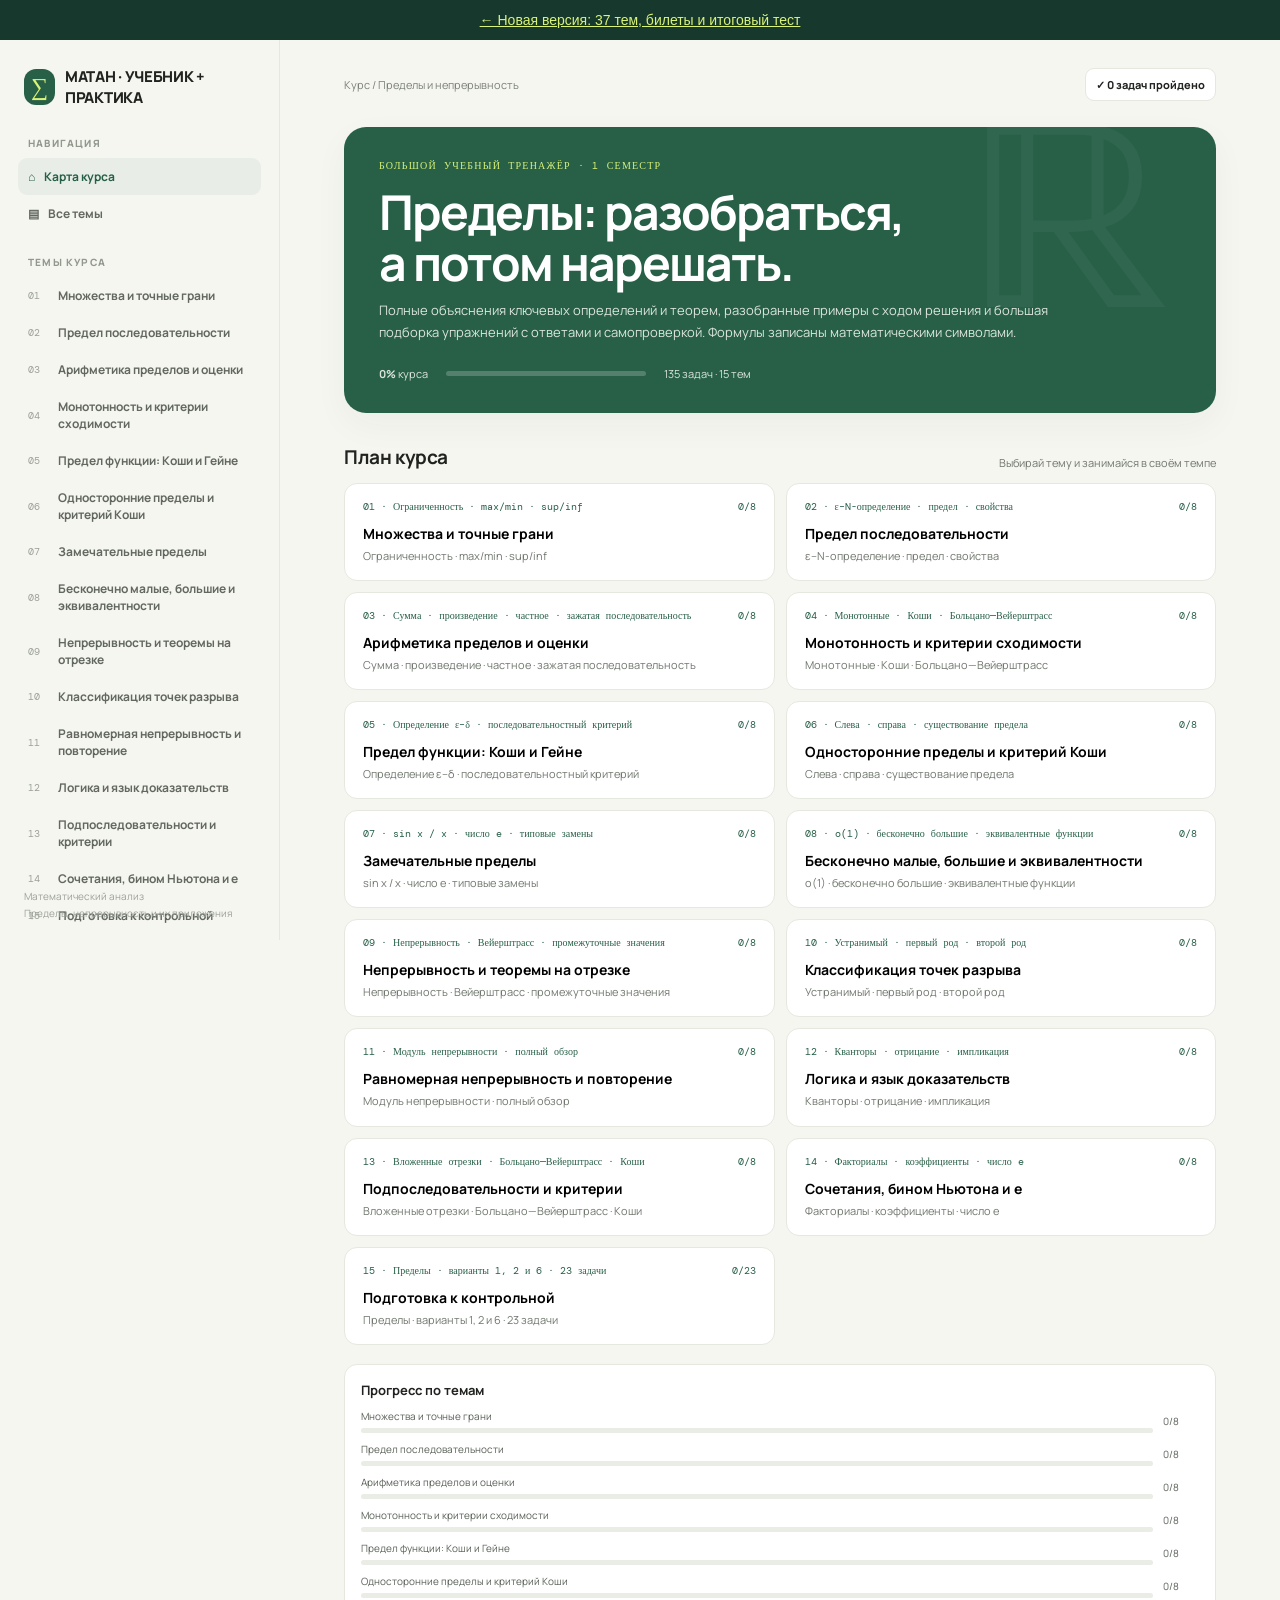
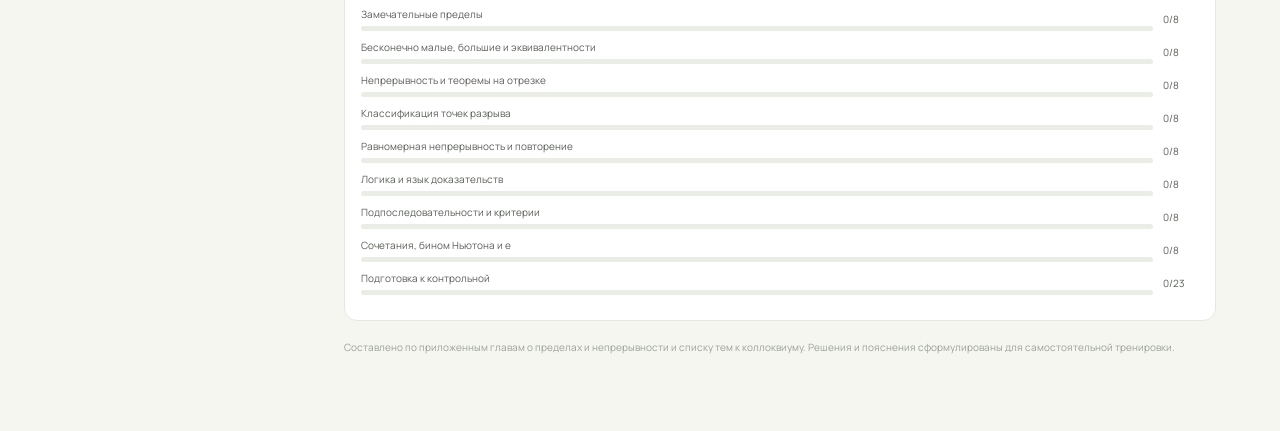
==== legacy.html @ 141b61cb "Align legacy progress and correct neighborhood diagram bounds" ====
<!doctype html>
<html lang="ru">
<head>
<meta charset="utf-8"><meta name="viewport" content="width=device-width,initial-scale=1"><meta name="theme-color" content="#f6f6f1">
<title>Матанализ — большой тренажёр</title>
<style>
@import url('https://fonts.googleapis.com/css2?family=DM+Mono:wght@400;500&family=Manrope:wght@400;500;600;700;800&family=STIX+Two+Text:ital,wght@0,400;0,500;1,400;1,500&display=swap');
:root{--bg:#f6f6f1;--paper:#fff;--ink:#20231f;--muted:#70776e;--line:#e5e8df;--green:#275f47;--green2:#eaf2e9;--lime:#d9f377;--red:#9f4437;--shadow:0 12px 35px #20231f0b}*{box-sizing:border-box}body{margin:0;background:var(--bg);color:var(--ink);font-family:Manrope,Arial,sans-serif}button{font:inherit;cursor:pointer}.app{max-width:1480px;margin:auto;min-height:100vh;display:grid;grid-template-columns:280px 1fr}.side{position:sticky;top:0;height:100vh;overflow:auto;border-right:1px solid var(--line);padding:26px 18px}.brand{font-size:15px;font-weight:800;display:flex;align-items:center;gap:10px;margin:0 6px 28px;letter-spacing:-.3px}.logo{width:36px;height:36px;border-radius:12px;background:var(--green);color:var(--lime);display:grid;place-items:center;font:24px Georgia}.smallcap{color:#92988e;font-size:10px;font-weight:800;letter-spacing:1.2px;text-transform:uppercase;margin:23px 10px 8px}.nav{border:0;background:transparent;border-radius:9px;width:100%;display:flex;align-items:center;gap:9px;padding:10px;color:#62685f;text-align:left;font-size:12px;font-weight:700}.nav:hover,.nav.active{color:var(--green);background:#e8eee7}.nav em{font:10px 'DM Mono';color:#9ba196;font-style:normal;min-width:21px}.aside-foot{position:absolute;bottom:19px;left:24px;right:20px;color:#9ca198;font-size:10px;line-height:1.65}.main{padding:28px clamp(20px,5vw,75px) 65px;max-width:1250px;width:100%;margin:auto}.topline{display:flex;justify-content:space-between;align-items:center;margin-bottom:26px}.crumb{font-size:11px;color:#7a8077}.stat{background:#fff;border:1px solid var(--line);border-radius:9px;padding:8px 10px;font-size:11px;font-weight:750}.hero{border-radius:22px;background:var(--green);color:#fff;padding:32px 35px;position:relative;overflow:hidden;box-shadow:var(--shadow)}.hero:after{content:'ℝ';position:absolute;right:45px;top:-68px;font:280px 'STIX Two Text',Georgia;color:#ffffff0b}.overline{font:10px 'DM Mono';color:var(--lime);letter-spacing:1.2px;text-transform:uppercase}.hero h1{font-size:clamp(31px,4.3vw,48px);letter-spacing:-2px;line-height:1.07;margin:14px 0 10px;max-width:680px}.hero p{font-size:13px;line-height:1.75;color:#dbe5dc;max-width:670px;margin:0}.hero-bottom{margin-top:22px;display:flex;align-items:center;gap:18px;font-size:11px;color:#dbe5dc}.meter{width:200px;height:5px;background:#ffffff35;border-radius:9px;overflow:hidden}.meter i{display:block;height:100%;background:var(--lime);width:0;transition:.3s}.section-title{display:flex;align-items:end;justify-content:space-between;margin:31px 0 13px}.section-title h2{margin:0;font-size:19px;letter-spacing:-.4px}.section-title span{font-size:11px;color:var(--muted)}.grid{display:grid;grid-template-columns:repeat(2,minmax(0,1fr));gap:11px}.topic-card{padding:16px 18px;border-radius:13px;border:1px solid var(--line);background:white;text-align:left;transition:.16s}.topic-card:hover{transform:translateY(-2px);border-color:#aabbaa;box-shadow:var(--shadow)}.topic-card .top{display:flex;justify-content:space-between;color:var(--green);font:10px 'DM Mono'}.topic-card h3{font-size:14px;margin:11px 0 4px}.topic-card p{font-size:11px;color:var(--muted);margin:0;line-height:1.55}.book{display:none}.book.active{display:block}.back{border:0;background:transparent;color:var(--muted);font-size:11px;font-weight:800;padding:0;margin:0 0 20px}.book-head{display:flex;gap:14px;align-items:center;margin-bottom:20px}.topicicon{width:48px;height:48px;border-radius:14px;background:#e7efe6;color:var(--green);font:22px 'STIX Two Text';display:grid;place-items:center}.book-head h2{font-size:28px;letter-spacing:-1px;margin:0 0 4px}.book-head p{font-size:12px;color:var(--muted);margin:0}.tabs{display:flex;gap:7px;border-bottom:1px solid var(--line);margin-bottom:16px}.tab{border:0;background:transparent;color:var(--muted);font-size:11px;font-weight:800;padding:10px 13px;border-bottom:2px solid transparent}.tab.active{border-color:var(--green);color:var(--green)}.reading{background:#fff;border:1px solid var(--line);border-radius:14px;padding:clamp(18px,3vw,30px);box-shadow:0 3px 12px #20231f04}.reading h3{font-size:16px;margin:25px 0 8px}.reading h3:first-child{margin-top:0}.reading h4{font-size:13px;margin:18px 0 6px}.reading p,.reading li{font-size:12px;color:#4f564e;line-height:1.85}.reading ul,.reading ol{padding-left:21px}.math{font:italic 18px 'STIX Two Text',Georgia,serif;color:#15271c;text-align:center;background:#f5f6f1;border:1px solid #eceee7;border-radius:10px;padding:13px 12px;margin:13px 0;line-height:1.75;overflow:auto}.math.small{font-size:15px;text-align:left;padding:11px 14px}.step{border-left:2px solid #8aaa91;padding:8px 0 8px 13px;margin:8px 0;font-size:12px;line-height:1.7;color:#4d554c}.example{margin:16px 0;border:1px solid var(--line);border-radius:12px;padding:16px;background:#fff}.example-title{font-size:12px;font-weight:800;color:var(--green);margin-bottom:7px}.note{background:#edf4ec;color:#31523b;border-radius:9px;padding:12px 14px;font-size:11px;line-height:1.7;margin:14px 0}.warning{background:#fbf1e8;color:#795435;border-radius:9px;padding:12px 14px;font-size:11px;line-height:1.7;margin:14px 0}.task-panel{background:white;border:1px solid var(--line);border-radius:14px;padding:22px}.task-top{display:flex;justify-content:space-between;align-items:center}.task-top h3{margin:0;font-size:15px}.task-count{font:10px 'DM Mono';color:var(--muted)}.task-progress{height:4px;background:#edf0e9;border-radius:9px;margin:14px 0 18px;overflow:hidden}.task-progress i{display:block;background:#92ae97;width:0;height:100%;transition:.2s}.prompt{font-size:14px;line-height:1.7;margin:0 0 15px}.opts{display:grid;gap:8px}.opt{border:1px solid var(--line);border-radius:9px;background:#fff;text-align:left;padding:11px 13px;font-size:11px;color:#4f554e}.opt:hover{border-color:#93a994}.opt.good{background:#edf5ee;border-color:#6c9876;color:#295238}.opt.bad{background:#fff1ee;border-color:#d18c82;color:#99483f}.explain{display:none;border-radius:9px;padding:12px 14px;font-size:11px;line-height:1.75;margin-top:13px}.explain.show{display:block}.explain.ok{background:#edf5ee;color:#30573a}.explain.no{background:#fff2ef;color:#914a41}.task-bottom{display:flex;justify-content:space-between;align-items:center;margin-top:14px}.soft{border:0;background:transparent;color:#7a8077;font-size:10px}.primary{border:0;background:var(--green);color:#fff;font-size:11px;font-weight:800;padding:10px 14px;border-radius:8px}.primary:disabled{opacity:.35;cursor:default}.completion{margin-top:14px;border-radius:10px;background:#edf5ee;color:#30573a;padding:13px;font-size:12px;line-height:1.6;display:none}.completion.show{display:block}.course-progress{margin-top:19px;border:1px solid var(--line);background:#fff;border-radius:13px;padding:16px}.course-progress h3{margin:0 0 10px;font-size:13px}.prog-row{display:grid;grid-template-columns:1fr 36px;gap:10px;align-items:center;font-size:10px;color:#596057;margin:9px 0}.prog-row i{display:block;height:5px;background:#e9ede6;border-radius:9px;margin-top:5px}.prog-row i b{display:block;height:100%;background:#86a98c;border-radius:9px}.endnote{color:#9ba196;font-size:10px;margin-top:18px;line-height:1.7}
@media(max-width:820px){.app{grid-template-columns:220px 1fr}.aside-foot{position:static;margin:25px 5px}.side{padding:20px 12px}.main{padding:23px 22px 50px}}@media(max-width:620px){.app{display:block}.side{height:auto;position:relative;border:0;border-bottom:1px solid var(--line);display:flex;overflow-x:auto;align-items:center;padding:10px 12px;gap:4px}.brand{margin:0 9px 0 2px;white-space:nowrap;font-size:12px}.brand .logo{width:30px;height:30px}.smallcap,.aside-foot{display:none}.nav{width:auto;white-space:nowrap;font-size:10px;padding:8px}.nav em{display:none}.main{padding:18px 13px 40px}.hero{padding:23px}.hero:after{font-size:180px;right:-5px;top:-40px}.hero-bottom{flex-wrap:wrap}.meter{width:150px}.grid{grid-template-columns:1fr}.book-head h2{font-size:23px}.reading,.task-panel{padding:17px}.math{font-size:16px}.topline{margin-bottom:19px}}
</style><style>.hidden{display:none!important}.solution{border:1px solid #dfe8dd;background:#fbfcf9;border-radius:10px;margin-top:12px}.solution summary{cursor:pointer;list-style:none;padding:12px 14px;font-size:11px;font-weight:800;color:#315a3d}.solution summary::-webkit-details-marker{display:none}.solution summary:before{content:'＋';margin-right:8px;color:#66876b}.solution[open] summary:before{content:'−'}.solution-body{padding:0 14px 14px;font-size:11px;line-height:1.8;color:#4f584e}.solution-body ol{padding-left:20px;margin:2px 0}.solution-body li{padding:3px 0}.solution-answer{background:#eff5ed;border-radius:7px;padding:9px 11px;margin-top:8px;color:#2c5438}.math-frac{display:inline-flex;vertical-align:-.42em;flex-direction:column;text-align:center;line-height:1;white-space:nowrap;font-size:.88em;margin:0 .12em}.math-frac>span:first-child{padding:0 .14em .08em;border-bottom:1px solid currentColor}.math-frac>span:last-child{padding:.08em .14em 0}.math .math-frac{font-size:.94em}</style></head>
<body><div style="background:#17382c;color:#fff;padding:12px;text-align:center;font:14px Arial"><a href="index.html" style="color:#d9f377">← Новая версия: 37 тем, билеты и итоговый тест</a></div><div class="app"><aside class="side"><div class="brand"><span class="logo">∑</span>МАТАН · УЧЕБНИК + ПРАКТИКА</div><div class="smallcap">Навигация</div><button class="nav active" onclick="home()">⌂ <span>Карта курса</span></button><button class="nav" onclick="scrollToTopics()">▤ <span>Все темы</span></button><div class="smallcap">Темы курса</div><div id="side"></div><div class="aside-foot">Математический анализ<br>Пределы, непрерывность и их приложения</div></aside>
<main class="main"><div class="topline"><div class="crumb" id="crumb">Курс / Пределы и непрерывность</div><div class="stat">✓ <span id="totalDone">0</span> задач пройдено</div></div>
<section id="homeview"><header class="hero"><div class="overline">Большой учебный тренажёр · 1 семестр</div><h1>Пределы: разобраться,<br>а потом нарешать.</h1><p>Полные объяснения ключевых определений и теорем, разобранные примеры с ходом решения и большая подборка упражнений с ответами и самопроверкой. Формулы записаны математическими символами.</p><div class="hero-bottom"><span><b id="percent">0%</b> курса</span><div class="meter"><i id="meter"></i></div><span id="totaltasks">80 задач · 10 тем</span></div></header><div class="section-title" id="topics"><h2>План курса</h2><span>Выбирай тему и занимайся в своём темпе</span></div><div class="grid" id="cards"></div><div class="course-progress"><h3>Прогресс по темам</h3><div id="progressRows"></div></div><p class="endnote">Составлено по приложенным главам о пределах и непрерывности и списку тем к коллоквиуму. Решения и пояснения сформулированы для самостоятельной тренировки.</p></section>
<section id="book" class="book"><button class="back" onclick="home()">← К карте курса</button><div class="book-head"><div class="topicicon" id="icon">∑</div><div><h2 id="title"></h2><p id="subtitle"></p></div></div><div class="tabs"><button class="tab active" id="theoryTab" onclick="setTab('theory')">Разбор темы</button><button class="tab" id="practiceTab" onclick="setTab('practice')">Задачи и проверка</button></div><div id="theory"></div><div id="practice" class="hidden"><div class="task-panel"><div class="task-top"><h3>Реши самостоятельно</h3><span class="task-count" id="taskcount"></span></div><div class="task-progress"><i id="taskmeter"></i></div><div class="prompt" id="prompt"></div><div class="opts" id="opts"></div><div class="explain" id="explain"></div><details class="solution" id="solution"><summary>Показать пошаговый разбор этой задачи</summary><div class="solution-body" id="solutionBody"></div></details><div class="completion" id="completion"></div><div class="task-bottom"><button class="soft" onclick="restartTopic()">↺ Начать тему заново</button><button class="primary" id="next" onclick="advance()" disabled>Следующая задача →</button></div></div><div class="note">Сначала попробуй решить на бумаге. После ответа разбор откроется автоматически. Его также можно открыть заранее. Всего в этой теме <b id="countlabel"></b> задач.</div></div><p class="endnote">Прогресс сохраняется локально в браузере и не передаётся на сервер.</p></section></main></div>
<script>
const topics=[
{id:'sets',icon:'sup',name:'Множества и точные грани',short:'Ограниченность · max/min · sup/inf',theory:`<div class="reading"><h3>1. Ограниченность множества</h3><p>Пусть X ⊂ ℝ. Число A называется <b>верхней гранью</b> X, если каждый элемент множества не превосходит A. Число B — <b>нижняя грань</b>, если B не превосходит ни одного элемента X.</p><div class="math">∀x∈X: x≤A &nbsp; (A — верхняя грань); &nbsp;&nbsp; ∀x∈X: B≤x &nbsp; (B — нижняя грань).</div><p>Множество ограничено сверху и снизу, если у него есть обе такие грани. Эквивалентно: существует C&gt;0, для которого |x|≤C при всех x∈X.</p><h3>2. Максимум — элемент, супремум — точная грань</h3><p>Наибольший элемент max X должен сам принадлежать X. <b>Супремум</b> sup X — наименьшая из верхних граней; он может не входить в X. Нижняя пара понятий — min X и inf X.</p><div class="math">max X∈X; &nbsp; x≤max X для всех x∈X.<br>sup X = min{A∈ℝ : ∀x∈X, x≤A}.</div><p>Проверка M=sup X состоит из двух частей: (i) x≤M для всех x∈X; (ii) для любого ε&gt;0 найдётся x∈X такое, что M−ε&lt;x. Вторая часть означает, что меньшая граница уже не сработает.</p><div class="example"><div class="example-title">Разобранный пример 1 · открытый интервал</div><div class="math small">X=(2,5). &nbsp; sup X=5, inf X=2.<br>max X и min X не существуют.</div><div class="step"><b>Шаг 1.</b> Любой x∈(2,5) удовлетворяет x&lt;5 и x&gt;2, поэтому 5 — верхняя, а 2 — нижняя грань.</div><div class="step"><b>Шаг 2.</b> Для ε&gt;0 можно взять x=5−min(ε/2,1), и тогда x∈X и 5−ε&lt;x. Значит, 5 — наименьшая верхняя грань. Аналогично для 2.</div><div class="step"><b>Шаг 3.</b> Концы не принадлежат X, поэтому максимум и минимум отсутствуют.</div></div><div class="example"><div class="example-title">Разобранный пример 2 · супремум не всегда достигается</div><div class="math small">X={1−1/n : n∈ℕ, n≥1}. &nbsp; sup X=1; min X=0; максимума нет.</div><div class="step">При n=1 получаем 0. Для всех n величина 1−1/n&lt;1, так что 1 — верхняя грань, но не максимум. При любом ε&gt;0 выберем n&gt;1/ε: тогда 1−ε&lt;1−1/n&lt;1. Следовательно, sup X=1.</div></div><h3>3. Теорема о существовании супремума</h3><p>Аксиома полноты ℝ: всякое непустое множество вещественных чисел, ограниченное сверху, имеет точную верхнюю грань. Для inf X применяется та же теорема к −X: inf X=−sup(−X).</p><div class="note">Типичная ловушка: из того, что M — верхняя грань, ещё не следует M=sup X. Нужно доказать, что M — наименьшая такая граница (или показать элементы сколь угодно близко к M снизу).</div><h3>4. Как действовать в задачах</h3><ol><li>Определи область значений и проверь, включены ли концы.</li><li>Найди кандидаты на max/min или sup/inf.</li><li>Для максимума покажи и верхнюю оценку, и достижение равенства.</li><li>Для супремума покажи верхнюю оценку и приближение элементов множества к ней.</li></ol></div>`,examples:'',qs:[
['Для X=(−3,4] выбери точные грани и экстремумы.',['sup X=4, max X=4; inf X=−3, минимума нет','sup X=4, максимума нет; inf X=−3, min X=−3','max X=4 и min X=−3'],0,'Число 4 входит в X, поэтому это максимум и супремум. Число −3 не входит, значит это инфимум, но минимума нет.'],
['Найди sup и max множества X={2−1/n : n∈ℕ, n≥1}.',['sup X=2, max X=1','sup X=2, максимума нет','sup X=1, max X=1'],1,'При n=1 значение равно 1; дальнейшие члены возрастают к 2, но ни один не равен 2.'],
['Для X={x∈ℝ : x²<9} верно:',['max X=3','sup X=3, max X не существует','sup X=9'],1,'Это открытый интервал (−3,3). Число 3 — наименьшая верхняя грань, но не принадлежит множеству.'],
['Множество [1,+∞) является…',['ограниченным сверху и снизу','ограниченным снизу, неограниченным сверху','ограниченным сверху, неограниченным снизу'],1,'1 — нижняя грань и минимум; сверху множество не ограничено.'],
['Пусть X=(0,1). Какое утверждение доказывает sup X=1?',['1∈X','x≤1 для всех x∈X, и для каждого ε>0 есть x∈X с 1−ε<x','каждый x∈X строго меньше 1'],1,'Нужно совместить свойство верхней грани с произвольным приближением снизу.'],
['Найди inf X для X={1/n : n∈ℕ}.',['0, и минимума нет','1, это минимум','−1'],0,'Все элементы положительны, значит 0 — нижняя грань. Члены стремятся к 0, но 0 не входит в X.'],
['Для X={−2,0,5} выбери верное.',['sup X=5 и max X=5','sup X=5, max не существует','sup X=0'],0,'Конечное множество содержит наибольший элемент 5; он одновременно max и sup.'],
['Если A — верхняя грань X, то…',['любое A′>A тоже верхняя грань','любое A′<A верхняя грань','A обязательно принадлежит X'],0,'Увеличение верхней грани сохраняет оценку x≤A′.']
]},
{id:'seq',icon:'xₙ',name:'Предел последовательности',short:'ε–N-определение · предел · свойства',theory:`<div class="reading"><h3>1. Определение предела</h3><p>Число a является пределом {xₙ}, если члены последовательности, начиная с некоторого номера, попадают в любую заранее выбранную окрестность точки a. Первые несколько членов можно отбросить — на сходимость они не влияют.</p><div class="math">∀ε&gt;0 ∃N∈ℕ ∀n&gt;N: |xₙ−a|&lt;ε.<br>Обозначение: lim<sub>n→∞</sub>xₙ=a.</div><p>Предельная точка последовательности в конспекте определяется через бесконечно много членов в любой окрестности: для любых ε&gt;0 и n₀ найдётся n&gt;n₀ с |xₙ−a|&lt;ε. Предел — более сильное требование: все достаточно поздние члены должны быть близки к a.</p><h3>2. Как подобрать N</h3><p>В доказательстве обычно нужно решить неравенство |xₙ−a|&lt;ε относительно n. Полученная оценка даёт достаточный N(ε), чаще всего берут целое число больше правой части.</p><div class="example"><div class="example-title">Разобранный пример 1 · доказать 1/n→0</div><div class="math small">Нужно: |1/n−0|=1/n&lt;ε.<br>Это верно при n&gt;1/ε. Выберем N=[1/ε]+1.</div><div class="step">При n&gt;N имеем n&gt;1/ε, значит 1/n&lt;ε. По определению lim 1/n=0.</div></div><div class="example"><div class="example-title">Разобранный пример 2 · доказать 1/(n+2)→0</div><div class="step">Пусть ε&gt;0. Выберем N&gt;1/ε. Если n&gt;N, то n+2&gt;n&gt;N&gt;1/ε, поэтому 0&lt;1/(n+2)&lt;ε. Предел равен 0.</div></div><h3>3. Единственность и ограниченность</h3><p>У сходящейся последовательности предел единственен: если бы были разные пределы a≠b, можно взять ε меньше половины расстояния |a−b|; достаточно поздний член должен был бы одновременно лежать в непересекающихся окрестностях.</p><p>Всякая сходящаяся последовательность ограничена. Поздние члены близки к пределу, а оставшихся ранних членов конечное число; вместе они образуют ограниченное множество.</p><h3>4. Частые отрицательные примеры</h3><div class="math">xₙ=(−1)ⁿ: предел не существует; предельные точки −1 и 1.<br>xₙ=n: xₙ→+∞, но конечного предела нет.</div><div class="note">Не путай «бесконечно много членов попадает в окрестность» (предельная точка) и «все члены после номера N попадают в окрестность» (предел последовательности).</div></div>`,qs:[
['Что значит lim xₙ=a?',['∀ε>0 ∃N: при всех n>N выполняется |xₙ−a|<ε','∃ε>0 ∀n: |xₙ−a|<ε','xₙ=a для всех n'],0,'Это точная запись ε–N-определения сходимости.'],
['Найди limₙ→∞ (3n+1)/(n+2).',['0','1','3'],2,'Делим числитель и знаменатель на n: (3+1/n)/(1+2/n)→3.'],
['Какой N достаточно выбрать в доказательстве 1/n→0 для ε=0,01?',['N=10','N=100','N=1'],1,'Нужно n>1/ε=100. Возьмём N=100: при n>N имеем 1/n<0,01.'],
['Последовательность (−1)ⁿ…',['сходится к 0','сходится к 1','не имеет предела; имеет две предельные точки'],2,'Чётная подпоследовательность равна 1, нечётная −1; пределы различны.'],
['Если xₙ→a, то последовательность…',['обязательно ограничена','обязательно монотонна','обязательно положительна'],0,'Сходимость гарантирует ограниченность, но не монотонность и не положительность.'],
['Последовательность 5+1/n имеет предел…',['0','1','5'],2,'5+1/n→5+0=5.'],
['У какой последовательности предел 0?',['n/(n+1)','1/√n','(−1)ⁿ'],1,'1/√n стремится к нулю. Первое отношение стремится к 1, третья последовательность колеблется.'],
['Если у последовательности есть два разных предела a≠b, то…',['это возможно','это невозможно: предел единственен','оба предела равны 0'],1,'Предел сходящейся последовательности единственен.']
]},
{id:'seqops',icon:'lim',name:'Арифметика пределов и оценки',short:'Сумма · произведение · частное · зажатая последовательность',theory:`<div class="reading"><h3>1. Правила действий с пределами</h3><p>Если xₙ→a и yₙ→b, пределы можно складывать, умножать и (при ненулевом пределе знаменателя) делить.</p><div class="math">lim(xₙ±yₙ)=a±b; &nbsp; lim(kxₙ)=ka;<br>lim(xₙyₙ)=ab; &nbsp; lim(xₙ/yₙ)=a/b, если b≠0.</div><p>Полиномы непрерывны: для последовательности xₙ→a имеем P(xₙ)→P(a). Для дробно-рационального выражения подстановка допустима, если знаменатель в пределе не обращается в 0.</p><h3>2. Переход к пределу в неравенствах</h3><p>Если xₙ≤yₙ при всех достаточно больших n и xₙ→a, yₙ→b, то a≤b. Из строгого неравенства членов не всегда следует строгое неравенство пределов: 1−1/n&lt;1, но оба предела равны 1.</p><h3>3. Теорема о зажатой последовательности</h3><div class="math">xₙ≤zₙ≤yₙ, &nbsp; xₙ→a, &nbsp; yₙ→a<br>⇒ zₙ→a.</div><div class="example"><div class="example-title">Разобранный пример 1 · дробь одного порядка</div><div class="math small">lim<sub>n→∞</sub>(5n²−n+2)/(2n²+3)=5/2.</div><div class="step">Разделим числитель и знаменатель на n². Получаем (5−1/n+2/n²)/(2+3/n²). Все члены с 1/n стремятся к 0, знаменатель стремится к 2≠0. Ответ 5/2.</div></div><div class="example"><div class="example-title">Разобранный пример 2 · зажатая дробь</div><div class="math small">−1/n ≤ sin n/n ≤ 1/n, &nbsp; потому что |sin n|≤1.</div><div class="step">Обе границы стремятся к 0, поэтому по теореме о зажатой последовательности sin(n)/n→0.</div></div><h3>4. Вычисление предела многочлена</h3><div class="math">lim<sub>n→∞</sub>((2n+1)²/n²)=lim(4+4/n+1/n²)=4.</div><div class="warning">Нельзя «сократить n» в сумме как отдельный множитель. Сначала выдели ведущую степень или примени правила пределов к слагаемым.</div></div>`,qs:[
['Если xₙ→2 и yₙ→−5, чему равен lim(xₙ+yₙ)?',['−3','7','−10'],0,'Правило суммы: 2+(−5)=−3.'],
['Вычисли lim (4n²+3)/(2n²−n).',['2','4','0'],0,'Делим числитель и знаменатель на n²: (4+3/n²)/(2−1/n)→4/2=2.'],
['Если xₙ→3, то lim (xₙ²−1)=…',['2','8','9'],1,'По непрерывности многочлена: 3²−1=8.'],
['Вычисли lim (n+1)/(3n−2).',['3','1/3','0'],1,'Делим на n: (1+1/n)/(3−2/n)→1/3.'],
['Если xₙ≤zₙ≤yₙ и обе границы стремятся к 4, то…',['zₙ→4','zₙ→0','о zₙ ничего нельзя сказать'],0,'Это теорема о зажатой последовательности.'],
['Если aₙ<bₙ для всех n и aₙ→2, bₙ→2, то…',['2<2 в пределе','пределы равны 2','предел bₙ не существует'],1,'Строгое неравенство может стать нестрогим при переходе к пределу.'],
['lim (1/n + 1/n²)=…',['1','0','не существует'],1,'Каждое слагаемое стремится к 0; предел суммы 0.'],
['Когда правило частного гарантированно применимо?',['Предел знаменателя равен 0','Предел знаменателя отличен от 0','Числитель и знаменатель неограничены'],1,'Нужно, чтобы предельный знаменатель b был ненулевым.']
]},
{id:'monotone',icon:'↗',name:'Монотонность и критерии сходимости',short:'Монотонные · Коши · Больцано—Вейерштрасс',theory:`<div class="reading"><h3>1. Монотонность</h3><p>{xₙ} называется неубывающей, если xₙ₊₁≥xₙ для всех n; невозрастающей — если xₙ₊₁≤xₙ. Строгие знаки дают возрастающую/убывающую последовательность. В любом случае она монотонна.</p><div class="math">Неубывающая + ограниченная сверху ⇒ сходится к sup{xₙ}.<br>Невозрастающая + ограниченная снизу ⇒ сходится к inf{xₙ}.</div><p>Ограниченность нужна именно с нужной стороны. Например, n возрастает, но не ограничена сверху и стремится к +∞; 1/n убывает и ограничена снизу нулём.</p><div class="example"><div class="example-title">Разобранный пример · xₙ=1−1/n</div><div class="step">Разность xₙ₊₁−xₙ=1/n−1/(n+1)=1/[n(n+1)]&gt;0, значит последовательность возрастает. Кроме того, xₙ&lt;1, значит ограничена сверху. Теорема гарантирует сходимость, а найденная точная верхняя грань даёт предел 1.</div></div><h3>2. Критерий Коши</h3><p>Последовательность сходится в ℝ тогда и только тогда, когда её члены становятся сколь угодно близкими друг к другу, независимо от того, знаем ли мы будущий предел.</p><div class="math">∀ε&gt;0 ∃N ∀m,n&gt;N: |xₙ−xₘ|&lt;ε.</div><h3>3. Теорема Больцано—Вейерштрасса</h3><p>Из всякой ограниченной последовательности вещественных чисел можно выделить сходящуюся подпоследовательность. Это не значит, что сама последовательность обязана сходиться: { (−1)ⁿ } ограничена, а её чётная и нечётная подпоследовательности сходятся к разным числам.</p><h3>4. Как исследовать рекуррентную последовательность</h3><ol><li>Докажи, что члены остаются в нужном промежутке (индукция).</li><li>Сравни xₙ₊₁ и xₙ для монотонности.</li><li>Примени теорему о монотонной ограниченной последовательности.</li><li>Если предел L существует, перейди к пределу в рекуррентной формуле и реши уравнение.</li><li>Проверь, что выбранный корень совместим с доказанным диапазоном членов.</li></ol><div class="warning">Подстановка «L=…» сама по себе не доказывает существование предела. Сначала нужна монотонность и ограниченность или другой критерий сходимости.</div></div>`,qs:[
['Какая теорема гарантирует сходимость?',['Неубывающая и ограниченная сверху','Любая возрастающая','Ограниченная снизу и неубывающая'],0,'Нужны оба условия: монотонный рост и верхняя ограниченность.'],
['Последовательность xₙ=−n…',['убывает и ограничена снизу','убывает, не ограничена снизу','возрастает'],1,'Члены становятся всё меньше, поэтому снизу не ограничены.'],
['Критерий Коши сравнивает…',['члены с предполагаемым пределом','два произвольных достаточно поздних члена','первый и последний член'],1,'В |xₙ−xₘ| оба индекса должны быть достаточно большими.'],
['Что утверждает теорема Больцано—Вейерштрасса?',['Любая ограниченная последовательность сходится','Из ограниченной можно выделить сходящуюся подпоследовательность','Любая последовательность монотонна'],1,'Исходная последовательность может не сходиться, но подпоследовательность есть.'],
['xₙ=1−1/n при n≥1…',['убывает к 0','возрастает к 1','возрастает к 0'],1,'Разность xₙ₊₁−xₙ=1/[n(n+1)]>0, сверху ограничена числом 1.'],
['Если последовательность неубывает и sup её членов равен 6, то предел…',['0','6','не существует'],1,'По теореме о монотонной ограниченной последовательности предел равен супремуму.'],
['Может ли ограниченная последовательность не иметь предела?',['нет','да, например (−1)ⁿ','нет, если она содержит 0'],1,'Ограниченность даёт сходящуюся подпоследовательность, не обязательно сходимость исходной.'],
['Что обязательно нужно сделать до подстановки предела в рекуррентное равенство?',['доказать существование предела','предположить предел равен 0','проверить только первый член'],0,'Без доказанной сходимости переход к пределу в рекуррентном равенстве необоснован.']
]},
{id:'functionlim',icon:'f(x)',name:'Предел функции: Коши и Гейне',short:'Определение ε–δ · последовательностный критерий',theory:`<div class="reading"><h3>1. Определение Коши</h3><p>Число A — предел f(x) при x→x₀, если значения функции можно сделать ближе к A, заставив x отличаться от x₀ достаточно мало, но не полагая x=x₀.</p><div class="math">∀ε&gt;0 ∃δ&gt;0 ∀x:<br>0&lt;|x−x₀|&lt;δ ⇒ |f(x)−A|&lt;ε.<br>Обозначение: lim<sub>x→x₀</sub>f(x)=A.</div><p>Условие 0&lt;|x−x₀| означает проколотую окрестность. Поэтому значение f(x₀) может быть любым или функция может быть не определена в x₀ — это не меняет предел.</p><h3>2. Определение Гейне</h3><p>Предел равен A тогда и только тогда, когда для любой последовательности {xₙ}, сходящейся к x₀ и не равной x₀, последовательность {f(xₙ)} сходится к A.</p><div class="math">xₙ→x₀, xₙ≠x₀ ⇒ f(xₙ)→A.</div><p>Чтобы доказать отсутствие предела, достаточно найти две последовательности xₙ→x₀, для которых значения f(xₙ) имеют разные пределы.</p><div class="example"><div class="example-title">Разобранный пример 1 · предел не зависит от значения в точке</div><div class="math small">f(x)=(x²−1)/(x−1), x≠1. Найти lim<sub>x→1</sub>f(x).</div><div class="step">При x≠1 раскладываем: x²−1=(x−1)(x+1), затем сокращаем x−1. Получаем f(x)=x+1 в проколотой окрестности. Предел равен 2 — независимо от f(1).</div></div><div class="example"><div class="example-title">Разобранный пример 2 · контрпример по Гейне</div><div class="math small">f(x)=x/|x| при x≠0.</div><div class="step">Возьмём xₙ=1/n→0: f(xₙ)=1. Возьмём yₙ=−1/n→0: f(yₙ)=−1. Разные предельные значения — значит, двустороннего предела в 0 нет.</div></div><h3>3. Эпсилон—дельта: как выбирать δ</h3><p>Начни с выражения |f(x)−A| и оцени его через |x−x₀|. Если появилось лишнее множительное выражение (например, |x+x₀|), сначала ограничь x близостью к x₀, а затем выбери δ.</p><div class="example"><div class="example-title">Эскиз доказательства lim x²=4 при x→2</div><div class="math small">|x²−4|=|x−2||x+2|.</div><div class="step">Сначала потребуем |x−2|&lt;1, тогда 1&lt;x&lt;3 и |x+2|&lt;5. Для заданного ε достаточно взять δ=min(1, ε/5). Тогда 0&lt;|x−2|&lt;δ влечёт |x²−4|&lt;5δ≤ε.</div></div><h3>4. Арифметика пределов функций</h3><p>Для функций действуют правила суммы, произведения и частного, аналогичные правилам для последовательностей. Также верен критерий Коши: конечный предел существует тогда и только тогда, когда значения f(x₁) и f(x₂) близки между собой для всех x₁,x₂, достаточно близких к x₀.</p><div class="math">∀ε&gt;0 ∃δ&gt;0: 0&lt;|x₁−x₀|,|x₂−x₀|&lt;δ<br>⇒ |f(x₁)−f(x₂)|&lt;ε.</div></div>`,qs:[
['В определении предела f при x→x₀ почему исключено x=x₀?',['значение функции в самой точке не влияет на предел','функция обязана быть отрицательной','предел считается только для целых x'],0,'Предел описывает поведение функции в проколотой окрестности точки.'],
['limₓ→2 (x²−4)/(x−2) равен…',['0','2','4'],2,'При x≠2 сокращаем x−2 и получаем x+2; предел равен 4.'],
['Для доказательства lim x²=9 при x→3 начинаем с…',['|x²−9|=|x−3||x+3|','x²−9=0 для всех x','δ=ε всегда'],0,'Разложение разности квадратов позволяет связать отклонение функции с |x−3|.'],
['Как показать, что предела нет, используя Гейне?',['Найти две последовательности xₙ→x₀ с разными пределами f(xₙ)','Проверить только значение f(x₀)','Показать, что f ограничена'],0,'Один общий предел должен получаться для любой последовательности.'],
['У f(x)=7 при x≠0 и f(0)=−100 предел при x→0 равен…',['−100','7','не существует'],1,'Значение в точке не влияет на предел.'],
['limₓ→1 (3x+2) равен…',['3','5','2'],1,'Линейная функция непрерывна: подставляем x=1 и получаем 5.'],
['У f(x)=sin(1/x) при x→0 предел…',['0','1','не существует'],2,'Можно выбрать последовательности, по которым 1/xₙ принимает значения, дающие sin=1 и sin=−1.'],
['Если lim f(x)=2 и lim g(x)=−1, то lim(fg)=…',['1','−2','2'],1,'Предел произведения равен произведению пределов: 2·(−1)=−2.']
]},
{id:'onesided',icon:'↗↙',name:'Односторонние пределы и критерий Коши',short:'Слева · справа · существование предела',theory:`<div class="reading"><h3>1. Односторонние пределы</h3><p>При x→x₀− аргумент приближается к x₀ слева; при x→x₀+ — справа. Двусторонний предел существует и равен A тогда и только тогда, когда оба односторонних предела существуют и равны A.</p><div class="math">lim<sub>x→x₀</sub>f(x)=A ⇔ lim<sub>x→x₀−</sub>f(x)=lim<sub>x→x₀+</sub>f(x)=A.</div><div class="example"><div class="example-title">Разобранный пример · модуль на знак</div><div class="math small">f(x)=|x|/x. &nbsp; lim<sub>x→0−</sub>f(x)=−1;<br>lim<sub>x→0+</sub>f(x)=1.</div><div class="step">При x&lt;0 имеем |x|=−x, значит частное −1. При x&gt;0, |x|=x, частное 1. Пределы различны — двустороннего предела нет.</div></div><h3>2. Критерий Коши существования предела функции</h3><p>Не нужно заранее знать предполагаемое значение предела. Достаточно проверить, что любые два значения функции становятся близкими, когда оба аргумента подступают к x₀.</p><div class="math">∀ε&gt;0 ∃δ&gt;0 ∀x₁,x₂:<br>0&lt;|x₁−x₀|&lt;δ, 0&lt;|x₂−x₀|&lt;δ<br>⇒ |f(x₁)−f(x₂)|&lt;ε.</div><p>Для непрерывных функций это часто видно через определение и неравенство треугольника. Для опровержения критерия можно подобрать x₁ и x₂ сколь угодно близко к x₀, но с различающимися значениями функции.</p><h3>3. Разбор по частям</h3><div class="example"><div class="example-title">f(x)=x/|x| около 0</div><div class="step">Слева f(x)=−1; справа f(x)=1. Односторонние пределы конечны и различны. Это скачок первого рода, а двусторонний предел не существует.</div></div><div class="note">Функция может быть задана в x₀ и даже иметь там любое значение — это не «склеит» разные односторонние пределы.</div><h3>4. Как оформлять ответ</h3><ol><li>Разбей область на x&lt;x₀ и x&gt;x₀.</li><li>Упрости формулу в каждой части отдельно.</li><li>Найди предел слева и справа.</li><li>Сравни: равны — есть общий предел; различны — общего предела нет.</li></ol></div>`,qs:[
['Для f(x)=|x|/x при x→0 односторонние пределы равны…',['слева 1, справа −1','слева −1, справа 1','оба 0'],1,'При x<0 отношение равно −1; при x>0 оно равно 1.'],
['Двусторонний предел существует, если…',['существует хотя бы один односторонний предел','оба односторонних предела конечны и равны','функция определена в x₀'],1,'Нужны оба односторонних предела и их равенство.'],
['f(x)=1/x при x→0⁺ стремится к…',['+∞','−∞','0'],0,'При положительных x, стремящихся к нулю, обратная величина растёт без границ.'],
['У f(x)=sgn(x) в 0 есть двусторонний предел?',['да, равен 0','да, равен 1','нет: односторонние пределы разные'],2,'Слева −1, справа 1.'],
['Что сравнивают в критерии Коши для функции?',['f(x₁) и f(x₂) при двух близких к x₀ аргументах','только f(x₀) и предел','x₁ и f(x₂)'],0,'Критерий сравнивает значения функции в любой паре точек проколотой δ-окрестности.'],
['limₓ→0⁻ 1/x равен…',['+∞','−∞','1'],1,'Слева x отрицательно и очень мало по модулю.'],
['Если lim слева =4, lim справа =4, то…',['двусторонний предел равен 4','предела нет','нужно знать f(x₀)'],0,'Равные односторонние пределы дают двусторонний предел.'],
['Если левый предел равен 2, а правый 3, то…',['предел равен 2,5','двустороннего предела нет','предел равен 3'],1,'Разные односторонние пределы исключают двусторонний предел.']
]},
{id:'remarkable',icon:'π,e',name:'Замечательные пределы',short:'sin x / x · число e · типовые замены',theory:`<div class="reading"><h3>1. Первый замечательный предел</h3><div class="math">lim<sub>x→0</sub> (sin x)/x = 1.</div><p>Аргумент измеряется в радианах. Практическое следствие: при k≠0</p><div class="math">lim<sub>x→0</sub> sin(kx)/x = k;<br>lim<sub>x→0</sub> (1−cos x)/x² = 1/2.</div><p>Идея применения — умножить на недостающий аргумент, чтобы получить стандартную дробь sin u/u.</p><div class="example"><div class="example-title">Разобранный пример 1</div><div class="math small">lim<sub>x→0</sub> sin(7x)/(2x)<br>= (7/2) · lim sin(7x)/(7x)=7/2.</div><div class="step">Выносим коэффициент 7/2 и используем u=7x→0. Стандартная дробь стремится к 1.</div></div><h3>2. Второй замечательный предел и число e</h3><div class="math">lim<sub>n→∞</sub>(1+1/n)ⁿ=e;<br>lim<sub>x→∞</sub>(1+1/x)ˣ=e≈2,71828.</div><p>Полезная форма: если u→0 и основание положительно, то (1+u)<sup>1/u</sup>→e. Часто выражение приводят к виду (1+u(x))<sup>v(x)</sup>, где u(x)→0, а v(x)u(x)→L; тогда предел равен e<sup>L</sup>.</p><div class="example"><div class="example-title">Разобранный пример 2 · степень с малым основанием</div><div class="math small">lim<sub>x→0</sub>(1+3x)<sup>2/x</sup> = e⁶.</div><div class="step">Положим u=3x. Тогда показатель 2/x=(6/u). Выражение равно ((1+u)<sup>1/u</sup>)⁶, а основание стремится к e; ответ e⁶.</div></div><div class="example"><div class="example-title">Разобранный пример 3 · тип (1+1/x)ˣ</div><div class="math small">lim<sub>x→∞</sub>(1+2/x)<sup>x</sup> = e².</div><div class="step">Пусть t=x/2→∞. Тогда (1+2/x)<sup>x</sup>=(1+1/t)<sup>2t</sup> = ((1+1/t)<sup>t</sup>)²→e².</div></div><h3>3. Как распознать нужную форму</h3><ul><li>sin(что-то)/(то же что-то) — первый замечательный предел.</li><li>Основание стремится к 1, показатель неограничен — проверь второй замечательный предел.</li><li>Если стоит sin(kx)/x, вынеси k.</li><li>При вычислении степени ищи предел произведения «малого отклонения основания от 1 × показатель».</li></ul><div class="warning">Первый замечательный предел записан для радианной меры угла. В градусах формула без коэффициента неверна.</div></div>`,qs:[
['limₓ→0 sin(4x)/(2x)=…',['1/2','2','4'],1,'Перепишем как 2·sin(4x)/(4x); стандартная дробь стремится к 1.'],
['limₓ→0 sin(9x)/(3x)=…',['3','1','9'],0,'sin(9x)/(3x)=3·sin(9x)/(9x)→3.'],
['limₓ→∞(1+1/x)ˣ равен…',['e','1','∞'],0,'Это второй замечательный предел.'],
['limₓ→∞(1+5/x)ˣ равен…',['e','e⁵','5e'],1,'Положим t=x/5: выражение равно (1+1/t)^(5t)→e⁵.'],
['limₓ→0 (1+2x)^(1/x)=…',['e','e²','1'],1,'Положим u=2x, показатель 1/x=2/u, значит предел e².'],
['Значение limₓ→0 (1−cos x)/x² равно…',['1','1/2','0'],1,'Следствие первого замечательного предела: (1−cos x)/x²→1/2.'],
['В какой мере угла верен lim sin x/x=1?',['градусной','радианной','любой'],1,'Формула верна при измерении x в радианах.'],
['limₓ→0 (1+3x)^(4/x)=…',['e⁴','e¹²','e³'],1,'Пусть u=3x; тогда показатель 4/x=12/u, поэтому предел e¹².']
]},
{id:'infinite',icon:'o(·)',name:'Бесконечно малые, большие и эквивалентности',short:'o(1) · бесконечно большие · эквивалентные функции',theory:`<div class="reading"><h3>1. Бесконечно малая функция</h3><p>α(x) — бесконечно малая при x→x₀, если α(x)→0. Функция f(x) имеет конечный предел A тогда и только тогда, когда f(x)=A+α(x), где α(x) — бесконечно малая.</p><div class="math">f(x)→A ⇔ f(x)=A+o(1).<br>α(x)=o(β(x)) при β≠0 означает α(x)/β(x)→0.</div><p>Произведение ограниченной функции на бесконечно малую — бесконечно мало. Сумма конечного числа бесконечно малых тоже бесконечно мала.</p><h3>2. Бесконечно большие функции</h3><p>f(x)→+∞ означает, что для любого M&gt;0 найдётся окрестность (или порог), где f(x)&gt;M. Аналогично для −∞. Если f(x)→∞ по модулю и f(x)≠0, то 1/f(x)→0; обратное утверждение тоже верно для ненулевой бесконечно малой.</p><div class="math">f(x)→∞ ⇒ 1/f(x)→0;<br>α(x)→0, α(x)≠0 ⇒ 1/α(x)→∞ по модулю.</div><h3>3. Эквивалентные функции</h3><p>f и g эквивалентны при x→x₀, если f(x)/g(x)→1. Обозначение f∼g. В произведениях и частных эквивалентности часто заменяют друг на друга при вычислении пределов; в суммах такая замена требует осторожности.</p><div class="math">x→0: &nbsp; sin x∼x; &nbsp; tan x∼x;<br>1−cos x∼x²/2; &nbsp; eˣ−1∼x;<br>ln(1+x)∼x.</div><div class="example"><div class="example-title">Разобранный пример 1 · эквивалентность</div><div class="math small">lim<sub>x→0</sub> sin(3x)/x = 3, так как sin(3x)∼3x.</div><div class="step">Подмена здесь безопасна в частном: sin(3x)/x ∼ 3x/x=3. Тот же ответ даёт первый замечательный предел.</div></div><div class="example"><div class="example-title">Разобранный пример 2 · сравнение порядков</div><div class="math small">x²=o(x) при x→0, потому что x²/x=x→0.</div><div class="step">Следовательно, в выражении x+x² около нуля слагаемое x² имеет меньший порядок, чем x; x+x²∼x.</div></div><div class="warning">Нельзя бездумно заменять эквивалентные слагаемые внутри разности: при сокращении ведущих частей могут проявиться члены меньшего порядка. Например, для 1−cos x нужен эквивалент x²/2, а не разность эквивалентов по отдельности.</div><h3>4. Пределы на бесконечности</h3><p>Для рациональной дроби сравни степени числителя и знаменателя: равные степени дают отношение старших коэффициентов; меньшая степень числителя даёт 0; большая — бесконечный рост по знаку старших членов.</p></div>`,qs:[
['Запись α(x)=o(β(x)) означает…',['α/β→0','α/β→1','α+β→0'],0,'Малое o задаётся стремлением отношения к нулю.'],
['При x→0 верно…',['sin x∼x','sin x∼x²','sin x∼1'],0,'Первый замечательный предел означает sin x/x→1.'],
['При x→0 верно 1−cos x∼…',['x','x²/2','x²'],1,'Стандартная эквивалентность: 1−cos x∼x²/2.'],
['Если α(x)→0 и α(x)≠0, то 1/α(x)…',['тоже стремится к 0','стремится к бесконечности по модулю','стремится к 1'],1,'Величина, обратная ненулевой бесконечно малой, становится бесконечно большой по модулю.'],
['limₓ→0 (eˣ−1)/x равен…',['0','1','e'],1,'Эквивалентность eˣ−1∼x даёт предел 1.'],
['limₓ→∞ (7x²+1)/(2x²−x)=…',['7/2','2/7','∞'],0,'Степени равны; предел равен отношению старших коэффициентов.'],
['При x→0 сумма x+x² эквивалентна…',['x','x²','2x²'],0,'x²=o(x), поэтому x+x²∼x.'],
['Где рискованно просто заменять эквиваленты?',['в произведении ненулевых эквивалентных множителей','в частном при ненулевом знаменателе','в разности близких слагаемых с сокращением'],2,'В разности ведущие части могут сократиться, и ошибка станет сравнима с остатком.']
]},
{id:'continuity',icon:'f↔',name:'Непрерывность и теоремы на отрезке',short:'Непрерывность · Вейерштрасс · промежуточные значения',theory:`<div class="reading"><h3>1. Непрерывность в точке</h3><p>Функция непрерывна в x₀, если она определена в этой точке и предел функции совпадает со значением.</p><div class="math">f непрерывна в x₀ ⇔ lim<sub>x→x₀</sub>f(x)=f(x₀).</div><p>Многочлены непрерывны на ℝ; рациональные функции — там, где знаменатель не равен нулю; элементарные функции непрерывны на своих областях определения. Суммы, произведения и композиции непрерывных функций также непрерывны.</p><h3>2. Теоремы о непрерывной функции на [a,b]</h3><ul><li><b>Вейерштрасс:</b> непрерывная на замкнутом отрезке функция ограничена и достигает на нём max и min.</li><li><b>Больцано о переходе через ноль:</b> если f(a)f(b)&lt;0, найдётся c∈(a,b) с f(c)=0.</li><li><b>О промежуточных значениях:</b> функция принимает все значения между f(a) и f(b).</li></ul><div class="example"><div class="example-title">Разобранный пример 1 · существование корня</div><div class="math small">f(x)=x³+x−1 на [0,1]. &nbsp; f(0)=−1&lt;0, f(1)=1&gt;0.</div><div class="step">Функция непрерывна как многочлен. Значения на концах разных знаков; по теореме о переходе через ноль есть c∈(0,1), для которого c³+c−1=0.</div></div><div class="example"><div class="example-title">Разобранный пример 2 · почему нужен замкнутый отрезок</div><div class="math small">f(x)=1/x на (0,1] непрерывна, но не ограничена сверху.</div><div class="step">Отрезок не замкнут: точка 0 исключена. Теорема Вейерштрасса здесь не применима — непрерывности на замкнутом [a,b] недостаточно заменить на открытый интервал.</div></div><h3>3. Теорема об обратной функции</h3><p>Непрерывная строго монотонная функция на промежутке имеет обратную функцию на своём образе; обратная также непрерывна и сохраняет соответствующий порядок (возрастание или убывание).</p><h3>4. Практический алгоритм</h3><ol><li>Проверь непрерывность на всём замкнутом отрезке.</li><li>Для корня вычисли значения на концах и проверь смену знака.</li><li>Для максимума/минимума сослаться на Вейерштрасса; существование не сообщает, где именно достигается экстремум.</li><li>Чтобы доказать единственность корня, отдельно используй строгую монотонность.</li></ol><div class="note">Смена знака гарантирует как минимум один корень, но не гарантирует единственность. Для единственности добавь, например, строгую монотонность.</div></div>`,qs:[
['Непрерывность в x₀ означает…',['lim f(x)=f(x₀)','f(x₀)=0','существование производной'],0,'Это определение непрерывности; дифференцируемость сильнее и здесь не требуется.'],
['Непрерывная на [−2,3] функция…',['обязательно ограничена и достигает max/min','обязательно строго возрастает','имеет ровно один ноль'],0,'Это теорема Вейерштрасса.'],
['Если f непрерывна на [0,2], f(0)=−3 и f(2)=5, что гарантировано?',['есть c∈(0,2) с f(c)=0','есть ровно 8 корней','f(1)=1'],0,'По теореме о переходе через ноль существует хотя бы один корень.'],
['Почему нельзя применить Вейерштрасса к 1/x на (0,1]?',['область не является замкнутым отрезком','функция непрерывна','значение в 1 равно 1'],0,'Нужна непрерывность на замкнутом ограниченном отрезке.'],
['Многочлен x⁵−3x+1…',['непрерывен на всей ℝ','непрерывен только при x>0','не обязательно непрерывен'],0,'Все многочлены непрерывны на ℝ.'],
['Для существования корня по теореме о переходе через ноль нужно…',['f(a)f(b)<0 и непрерывность на [a,b]','только f(a)=0','строгая монотонность'],0,'Знак на концах должен различаться, а функция быть непрерывной на отрезке.'],
['Если функция непрерывна и строго возрастает, то уравнение f(x)=0…',['может иметь не более одного корня','обязательно имеет два корня','не имеет корней'],0,'Строгое возрастание исключает два разных аргумента с одинаковым значением.'],
['Теорема о промежуточных значениях гарантирует…',['каждое значение между f(a) и f(b) достигается','максимум равен f(a)','функция линейна'],0,'Непрерывная функция принимает все промежуточные значения.']
]},
{id:'breaks',icon:'↯',name:'Классификация точек разрыва',short:'Устранимый · первый род · второй род',theory:`<div class="reading"><h3>1. Как определить разрыв</h3><p>Если f не непрерывна в x₀, точка x₀ называется точкой разрыва. Причина может быть в отсутствии значения, несовпадении значения с пределом или в том, что сам предел не существует.</p><h3>2. Устранимый разрыв</h3><p>Конечный предел существует, но f(x₀) не определено или не равно пределу. Разрыв устраняется переопределением функции в одной точке.</p><div class="math">Если lim<sub>x→x₀</sub>f(x)=A∈ℝ, задать f(x₀):=A.</div><div class="example"><div class="example-title">Пример</div><div class="math small">f(x)=sin x/x при x≠0. &nbsp; lim<sub>x→0</sub>f(x)=1.</div><div class="step">У f не задано значение при x=0. Положив f(0)=1, получаем непрерывное продолжение — разрыв устранимый.</div></div><h3>3. Разрыв первого рода</h3><p>Существуют конечные односторонние пределы. Если они различны, это скачок. Если они совпадают, но значение функции не совпадает с общим пределом (либо не задано), разрыв устранимого типа — часто включаемый в разрывы первого рода по принятой классификации конспекта.</p><div class="math">Δf(x₀)=f(x₀+0)−f(x₀−0) — величина скачка.</div><h3>4. Разрыв второго рода</h3><p>Хотя бы один односторонний предел не существует или бесконечен. Примеры: 1/x при x→0 (бесконечный предел) и sin(1/x) при x→0 (осцилляция).</p><h3>5. Алгоритм классификации</h3><ol><li>Вычисли f(x₀), если функция задана в точке.</li><li>Найди f(x₀−0) и f(x₀+0).</li><li>Нет конечного одностороннего предела → второй род.</li><li>Оба конечны, равны A: сравни f(x₀) с A (устранимый дефект).</li><li>Оба конечны, различны → скачок первого рода.</li></ol><div class="example"><div class="example-title">Пример со скачком</div><div class="math small">f(x)=−1 при x&lt;0; f(x)=2 при x≥0.</div><div class="step">Слева предел −1, справа 2, оба конечны, разность равна 3. Это разрыв первого рода со скачком 3.</div></div><div class="note">Значение f(x₀) само по себе не меняет односторонние пределы. Для классификации сначала исследуй поведение рядом с точкой.</div></div>`,qs:[
['Если конечный предел существует, но f(x₀) не задано, разрыв…',['устранимый','первого рода со скачком','второго рода'],0,'Достаточно задать f(x₀) равным пределу.'],
['У f(x)=1/x при x=0…',['устранимый разрыв','разрыв первого рода','разрыв второго рода'],2,'Односторонние значения не имеют конечных пределов.'],
['Если левый предел равен −2, правый 4, то это…',['устранимый разрыв','скачок первого рода величины 6','второй род'],1,'Оба конечны и различны; скачок справа минус слева: 4−(−2)=6.'],
['У f(x)=sin x/x при x≠0 разрыв в 0…',['устранимый','второго рода','скачок'],0,'Предел конечен и равен 1; доопределение f(0)=1 устраняет разрыв.'],
['У sin(1/x) при x→0…',['есть предел 0','конечные односторонние пределы равны','предел не существует из-за осцилляций'],2,'Значения колеблются и не приближаются к одному числу.'],
['Если f(0)=7, а оба односторонних предела равны 2, то…',['функция непрерывна','разрыв устранимый','скачок 5'],1,'Предел существует и равен 2, но значение 7 не совпадает; нужно изменить f(0).'],
['Для классификации разрыва в первую очередь нужно найти…',['односторонние пределы','производную','интеграл'],0,'Их наличие, конечность и совпадение задают тип разрыва.'],
['Если хотя бы один односторонний предел бесконечен, разрыв…',['устранимый','первого рода','второго рода'],2,'Разрыв второго рода включает отсутствие конечного одностороннего предела.']
]},
{id:'uniform',icon:'∀ε',name:'Равномерная непрерывность и повторение',short:'Модуль непрерывности · полный обзор',theory:`<div class="reading"><h3>1. Обычная и равномерная непрерывность</h3><p>При обычной непрерывности δ может зависеть от точки x₀. Равномерная непрерывность требует выбрать одно δ для всех точек области сразу.</p><div class="math">Обычная: ∀x₀ ∀ε&gt;0 ∃δ=δ(x₀,ε)&gt;0 …<br>Равномерная: ∀ε&gt;0 ∃δ&gt;0 ∀x,y∈E:<br>|x−y|&lt;δ ⇒ |f(x)−f(y)|&lt;ε.</div><p>Это усиление непрерывности: равномерно непрерывная функция непрерывна в каждой точке области. Обратное на произвольной области неверно.</p><h3>2. Непрерывность на отрезке</h3><p>Теорема Кантора: функция, непрерывная на компактном отрезке [a,b], равномерно непрерывна на нём. Важны и непрерывность, и замкнутость/ограниченность отрезка.</p><div class="example"><div class="example-title">Пример · липшицева оценка</div><div class="math small">f(x)=3x+1. &nbsp; |f(x)−f(y)|=3|x−y|.</div><div class="step">Для заданного ε&gt;0 выберем δ=ε/3. Тогда |x−y|&lt;δ влечёт |f(x)−f(y)|&lt;ε. Это δ не зависит от x,y: функция равномерно непрерывна на всей ℝ.</div></div><h3>3. Сводная таблица методов</h3><ul><li><b>Множества:</b> проверить грань и достижение (max/min) или точность (sup/inf).</li><li><b>Последовательность:</b> ε–N, арифметика пределов, зажатие, монотонность, Коши.</li><li><b>Функция в точке:</b> ε–δ, Гейне, сокращение/рационализация, односторонние пределы.</li><li><b>Неопределённость 0/0:</b> разложение на множители, замечательный предел, эквивалентность — после проверки условий.</li><li><b>Разрыв:</b> лево/право, конечность, сравнение с f(x₀).</li></ul><h3>4. Контрольный пример</h3><div class="example"><div class="example-title">Найти limₓ→0 (√(1+x)−1)/x</div><div class="step">Умножаем на сопряжённое: ((√(1+x)−1)/x)·((√(1+x)+1)/(√(1+x)+1)) = 1/(√(1+x)+1). При x→0 получаем 1/2.</div></div><div class="note">Равномерная непрерывность спрашивает не просто, «непрерывна ли функция в каждой точке?», а «можно ли одну и ту же точность δ выбрать сразу для всех точек?».</div></div>`,qs:[
['В чём ключевое отличие равномерной непрерывности?',['δ зависит от точки','одно δ подходит сразу для всех x,y области','функция постоянна'],1,'Для каждого ε выбирается общее δ, не зависящее от точки.'],
['Для f(x)=3x+1 подходит…',['δ=ε/3','δ=3ε','δ=xε'],0,'Из |f(x)-f(y)|=3|x-y| достаточно потребовать |x-y|<ε/3.'],
['Непрерывная функция на [a,b]…',['равномерно непрерывна','обязательно линейна','обязательно ограничена только сверху'],0,'Теорема Кантора: непрерывность на компактном отрезке влечёт равномерную непрерывность.'],
['Вычисли limₓ→0 (√(1+x)−1)/x.',['1/2','1','0'],0,'Домножаем на сопряжённое и получаем 1/(√(1+x)+1)→1/2.'],
['Что означает «δ зависит от x₀»?',['обычная непрерывность может требовать разные радиусы в разных точках','функция обязательно разрывна','предел бесконечен'],0,'При равномерной непрерывности δ выбирают без зависимости от выбранной точки.'],
['Какой набор условий теоремы Кантора верен?',['непрерывность на замкнутом ограниченном отрезке','монотонность на открытом интервале','ограниченность последовательности'],0,'Нужно, чтобы функция была непрерывна на компактном отрезке [a,b].'],
['Какой метод удобен для дроби с корнем и разностью вида √A−√B?',['умножить на сопряжённое','сразу применить правило частного с 0 в знаменателе','заменить корень квадратом'],0,'Сопряжённое устраняет разность корней и часто сокращает неопределённость 0/0.'],
['Что доказывает равномерная непрерывность?',['непрерывность в каждой точке области','существование производной','монотонность'],0,'Общее δ обеспечивает обычную непрерывность в каждой точке.']
]}
,{id:'logic',icon:'∀∃',name:'Логика и язык доказательств',short:'Кванторы · отрицание · импликация',theory:`<div class="reading"><h3>1. Высказывания и логические связки</h3><p>Высказывание — утверждение, которому можно приписать истинность или ложность. ¬P означает «не P», P∧Q — «P и Q», P∨Q — «P или Q» (включающее или), P⇒Q — «если P, то Q», P⇔Q — эквивалентность.</p><div class="math">P⇒Q ≡ ¬P∨Q; &nbsp; ¬(P⇒Q) ≡ P∧¬Q.<br>P⇔Q означает одновременно P⇒Q и Q⇒P.</div><h3>2. Кванторы</h3><div class="math">∀x∈X P(x): для каждого x свойство P(x) верно.<br>∃x∈X P(x): найдётся хотя бы один x, для которого P(x) верно.</div><p>При отрицании квантор меняется на противоположный: «не для всех» означает «существует контрпример», а «не существует» — «для всех неверно».</p><div class="math">¬(∀x∈X P(x)) ≡ ∃x∈X ¬P(x).<br>¬(∃x∈X P(x)) ≡ ∀x∈X ¬P(x).</div><div class="example"><div class="example-title">Разбор · отрицание определения предела</div><div class="math small">xₙ→a: ∀ε&gt;0 ∃N ∀n&gt;N: |xₙ−a|&lt;ε.</div><div class="step">Отрицаем кванторы по порядку и меняем условие на противоположное: ∃ε₀&gt;0 ∀N ∃n&gt;N: |xₙ−a|≥ε₀. На фиксированном расстоянии ε₀ члены снова и снова выходят из окрестности.</div></div><h3>3. Импликация и доказательства</h3><p>Чтобы опровергнуть «для всех x верно P(x)», достаточно одного контрпримера. Для доказательства P⇒Q можно вывести Q из P или доказать контрапозицию ¬Q⇒¬P.</p><div class="math">P⇒Q ⇔ ¬Q⇒¬P; &nbsp; обратное Q⇒P вообще неверно.</div><div class="note">В задачах на пределы большая часть ошибок возникает из-за порядка слов «для любого» и «существует». Перепиши их символами до начала доказательства.</div></div>`,qs:[
['Отрицание «для всех x∈X верно P(x)» — это…',['для всех x неверно P(x)','существует x∈X, для которого P(x) неверно','не существует x∈X'],1,'¬∀ превращается в ∃¬: достаточно одного контрпримера.'],
['Отрицание «существует x∈X с P(x)» — это…',['для всех x∈X неверно P(x)','существует x∈X с ¬P(x)','для всех x верно P(x)'],0,'¬∃ превращается в ∀¬.'],
['Как записать отрицание P⇒Q?',['¬P⇒¬Q','P∧¬Q','¬P∨Q'],1,'Импликация ложна только при P истинном и Q ложном.'],
['Чтобы опровергнуть «∀x∈ℝ: x²<0», нужно…',['найти хотя бы один контрпример','проверить только x>0','доказать для x>0'],0,'Для x=0 имеем 0²=0, а 0<0 ложно. Одного контрпримера достаточно.'],
['Фраза «для любого ε>0 найдётся δ>0» записывается…',['∃ε>0 ∀δ>0','∀ε>0 ∃δ>0','∀δ>0 ∀ε>0'],1,'Именно такой порядок кванторов стоит в ε–δ-определении.'],
['Контрапозиция P⇒Q — это…',['Q⇒P','¬Q⇒¬P','¬P⇒¬Q'],1,'Импликация равносильна своей контрапозиции.'],
['Отрицание «существует N, после которого все члены близки» начинается…',['∀N ∃n>N…','∃N ∀n>N…','∃n ∀N…'],0,'При отрицании ∃N превращается в ∀N, а ∀n — в ∃n.'],
['P⇔Q означает…',['только P⇒Q','P⇒Q и Q⇒P','¬P⇒Q'],1,'Эквивалентность требует двух импликаций.']
]},
{id:'compactness',icon:'⋂',name:'Подпоследовательности и критерии',short:'Вложенные отрезки · Больцано—Вейерштрасс · Коши',theory:`<div class="reading"><h3>1. Подпоследовательности</h3><p>Подпоследовательность {xₙₖ} выбирает члены исходной последовательности с возрастающими номерами n₁&lt;n₂&lt;…. Если исходная последовательность сходится к a, любая её подпоследовательность тоже сходится к a.</p><div class="example"><div class="example-title">Разбор · две разные предельные точки</div><div class="math small">xₙ=(−1)ⁿ+1/n.</div><div class="step">Для чётных n=2k: x₂ₖ=1+1/(2k)→1. Для нечётных n=2k−1: x₂ₖ₋₁=−1+1/(2k−1)→−1. Разные пределы подпоследовательностей означают, что исходная последовательность не сходится.</div></div><h3>2. Больцано—Вейерштрасс</h3><p>Из всякой ограниченной последовательности вещественных чисел можно выделить сходящуюся подпоследовательность. Исходная последовательность при этом может не иметь предела.</p><h3>3. Вложенные отрезки</h3><p>Если [aₙ,bₙ] — вложенные непустые замкнутые отрезки и их длины стремятся к нулю, то существует ровно одна точка, принадлежащая всем отрезкам.</p><div class="math">[a₁,b₁]⊇[a₂,b₂]⊇…; &nbsp; bₙ−aₙ→0<br>⇒ ⋂<sub>n=1</sub><sup>∞</sup>[aₙ,bₙ]={c}.</div><h3>4. Критерий Коши</h3><p>Последовательность сходится в ℝ тогда и только тогда, когда её члены становятся сколь угодно близки друг к другу:</p><div class="math">∀ε&gt;0 ∃N ∀m,n&gt;N: |xₙ−xₘ|&lt;ε.</div><p>Критерий особенно полезен, если значение предела заранее неизвестно: достаточно оценить «хвост» последовательности.</p><div class="note">В ℝ связаны три выражения полноты: существование sup ограниченного множества, сходимость последовательностей Коши и теорема о вложенных отрезках.</div></div>`,qs:[
['Если xₙ→a, любая подпоследовательность…',['также стремится к a','может иметь любой предел','обязательно постоянна'],0,'Подвыбор членов не меняет предел сходящейся последовательности.'],
['xₙ=(−1)ⁿ имеет подпоследовательности с пределами…',['0 и 1','−1 и 1','только 0'],1,'Чётные члены равны 1, нечётные −1.'],
['Что гарантирует Больцано—Вейерштрасс?',['вся ограниченная последовательность сходится','у любой ограниченной последовательности есть сходящаяся подпоследовательность','монотонность'],1,'Гарантируется подпоследовательность, не обязательно вся последовательность.'],
['Вложенные отрезки имеют длины →0. Их пересечение…',['пустое','содержит ровно одну точку','содержит отрезок'],1,'Общая точка существует, а длины →0 делают её единственной.'],
['Критерий Коши требует, чтобы…',['член был близок к известному a','любые два достаточно поздних члена были близки','последовательность была монотонной'],1,'Предел знать заранее не нужно: проверяют попарную близость хвоста.'],
['Если две подпоследовательности имеют разные пределы, исходная…',['не имеет предела','сходится к их среднему','сходится к большему'],0,'У сходящейся последовательности все подпоследовательности имеют один предел.'],
['Последовательность Коши в ℝ…',['обязательно сходится','может быть неограниченной','не имеет подпоследовательностей'],0,'Полнота ℝ гарантирует сходимость всякой последовательности Коши.'],
['Если вложенные отрезки не сжимаются, пересечение…',['обязательно одна точка','может содержать много точек','обязательно пусто'],1,'Например, последовательность отрезков может всё время быть [0,1].']
]},
{id:'combinatorics',icon:'Cₙᵏ',name:'Сочетания, бином Ньютона и e',short:'Факториалы · коэффициенты · число e',theory:`<div class="reading"><h3>1. Сочетания</h3><p>Число способов выбрать k элементов из n без учёта порядка называется числом сочетаний:</p><div class="math">Cₙᵏ = n!/[k!(n−k)!], &nbsp; 0≤k≤n; &nbsp; 0!=1.</div><p>Выполняются симметрия Cₙᵏ=Cₙⁿ⁻ᵏ и тождество Паскаля Cₙᵏ=Cₙ₋₁ᵏ+Cₙ₋₁ᵏ⁻¹.</p><h3>2. Бином Ньютона</h3><div class="math">(a+b)ⁿ=∑<sub>k=0</sub><sup>n</sup>Cₙᵏ a<sup>n−k</sup>b<sup>k</sup>.</div><p>Коэффициенты строки для n=4: 1, 4, 6, 4, 1. Степень a убывает от n до 0, степень b возрастает от 0 до n.</p><div class="example"><div class="example-title">Разбор · раскрыть (x+2)⁴</div><div class="math small">(x+2)⁴=x⁴+4x³·2+6x²·4+4x·8+16<br>=x⁴+8x³+24x²+32x+16.</div><div class="step">Каждый член — C₄ᵏx⁴⁻ᵏ2ᵏ. Подставляем коэффициенты 1,4,6,4,1.</div></div><h3>3. Число e</h3><div class="math">e=lim<sub>n→∞</sub>(1+1/n)ⁿ≈2,71828…<br>lim<sub>n→∞</sub>(1+α/n)ⁿ=e<sup>α</sup>.</div><p>Это второй замечательный предел и важный мост от конечных алгебраических формул к анализу. При фиксированном n бином конечен, а при n→∞ его выражение стремится к e-пределу.</p><div class="example"><div class="example-title">Пример применения</div><div class="math small">lim<sub>n→∞</sub>(1+4/n)ⁿ=e⁴.</div><div class="step">Это обобщённый второй замечательный предел при α=4.</div></div></div>`,qs:[
['Вычисли C₆².',['12','15','30'],1,'C₆²=6!/(2!4!)=(6·5)/2=15.'],
['Чему равно 0!?',['0','1','не определено'],1,'По соглашению, согласованному с формулами сочетаний, 0!=1.'],
['Коэффициенты в (a+b)⁴…',['1,3,3,1','1,4,6,4,1','1,2,4,2,1'],1,'Это строка треугольника Паскаля для n=4.'],
['Коэффициент при x² в (x+1)⁵ равен…',['5','10','20'],1,'Для x² выбираем k=3: коэффициент C₅³=10.'],
['Cₙᵏ равно…',['Cₙⁿ⁻ᵏ','Cₖⁿ','n−k'],0,'Выбрать k элементов — то же, что выбрать n−k элементов, которые не берём.'],
['limₙ→∞(1+3/n)ⁿ равен…',['e','e³','3e'],1,'Обобщённый второй замечательный предел даёт e³.'],
['Разложение (x+2)³ равно…',['x³+6x²+12x+8','x³+8','x³+2x²+2x+8'],0,'По биному: x³+3x²·2+3x·4+8.'],
['Тождество Паскаля утверждает…',['Cₙᵏ=Cₙ₋₁ᵏ+Cₙ₋₁ᵏ⁻¹','Cₙᵏ=n·k','Cₙᵏ=Cₖⁿ'],0,'Это рекуррентная формула для соседних коэффициентов.']
]}
,{id:'kr',icon:'КР',name:'Подготовка к контрольной',short:'Пределы · варианты 1, 2 и 6 · 23 задачи',theory:`<div class="reading"><h3>Как устроена контрольная</h3><p>В загруженных вариантах первые семь заданий требуют найти предел <b>без таблицы эквивалентностей</b>. Восьмое задание каждого варианта отдельно разрешает эквивалентности. В тренажёре собраны все читаемые задачи с трёх фотографий: варианты 1, 2 и 6. У варианта 6 №8 нижняя строка с знаменателем обрезана на фото, поэтому условие не восстановлено.</p><h3>Маршрут решения</h3><ol><li><b>Подставь точку.</b> Если знаменатель не обращается в ноль, используй арифметические свойства предела и непрерывность элементарных функций (лекции 1103 и 1105).</li><li><b>Если вышло 0/0, преобразуй выражение.</b> Разложи многочлены на множители; разность квадратных корней домножь на сопряжённое; разность кубических корней раскрой по формуле разности кубов.</li><li><b>Если аргумент стремится к бесконечности, сравни старшие степени.</b> Для разности корней рационализируй выражение; для степенной неопределённости возьми логарифм.</li><li><b>Для sin, tg и cos проверь аргументы.</b> Первый замечательный предел и таблица эквивалентностей из лекций 1106–1107 работают при стремлении аргумента к нулю и измерении углов в радианах.</li><li><b>Проверь область определения и стороны.</b> Например, √x означает x≥0, поэтому в варианте 6 №4 рассматривается подход к нулю справа.</li></ol><h3>Приёмы без эквивалентностей</h3><div class="example"><div class="example-title">Сокращение после разложения</div><div class="math small">(x³−12x+16)/(x²−4)<br>=(x−2)²(x+4)/[(x−2)(x+2)]<br>=(x−2)(x+4)/(x+2) → 0.</div><p>Подстановка дала 0/0. Разложение показывает общий множитель; сокращать можно при x≠2, что верно в проколотой окрестности точки.</p></div><div class="example"><div class="example-title">Сопряжённое для корней</div><div class="math small">√A−√B = (A−B)/(√A+√B).</div><p>Домножение на сопряжённое убирает разность корней и часто позволяет сократить исчезающий множитель.</p></div><div class="example"><div class="example-title">Разность кубических корней</div><div class="math small">u−v=(u³−v³)/(u²+uv+v²).</div><p>Если u=∛A и v=∛B, числитель равен A−B. При x→−∞ в вариантах оба корня делятся на x и стремятся к 1; знаменатель после деления на x² стремится к 3.</p></div><div class="example"><div class="example-title">Степень с основанием, стремящимся к 1</div><div class="math small">Если y(x)=f(x)<sup>g(x)</sup>, то ln y=g(x)·ln f(x).<br>ln(1+u)/u→1, значит (1+u)<sup>g</sup>→e<sup>lim gu</sup>, если u→0.</div><p>Этот переход опирается на второй замечательный предел из лекции 1106. После вычисления предела логарифма возвращаемся к y, применив непрерывность экспоненты.</p></div><h3>Когда можно заменять эквивалентными</h3><p>В вариантах это прямо разрешено только в №8. Из лекций 1106–1107 используем sin u∼u, tg u∼u, 1−cos u∼u²/2, eᵘ−1∼u и ln(1+u)∼u при u→0. Для суммы сначала раскладывай выражение на слагаемые и проверяй, что главные члены не сокращаются.</p><div class="math">sin u∼u; &nbsp; tg u∼u; &nbsp; 1−cos u∼u²/2;<br>eᵘ−1∼u; &nbsp; ln(1+u)∼u.</div><div class="warning">Не применяй эквивалентности автоматически в заданиях 1–7. Сначала попробуй алгебраическое преобразование, которое разрешено условием. Не используй правило Лопиталя: его нет среди указанных лекций, и здесь оно не требуется.</div><h3>Связь с лекциями сайта</h3><p>Основа решения — свойства пределов и непрерывность из лекций 1103–1105. Замечательные пределы разобраны в лекции 1106, а сравнение бесконечно малых и таблица эквивалентностей приведены в лекции 1107.</p><ul><li><a href="https://jesazex.github.io/pin/lekczii/matematicheskij-analiz/matan-1103/" target="_blank" rel="noopener">Лекция 1103 · свойства пределов</a></li><li><a href="https://jesazex.github.io/pin/lekczii/matematicheskij-analiz/matan-1105/" target="_blank" rel="noopener">Лекция 1105 · предел и непрерывность</a></li><li><a href="https://jesazex.github.io/pin/lekczii/matematicheskij-analiz/matan-1106/" target="_blank" rel="noopener">Лекция 1106 · замечательные пределы</a></li><li><a href="https://jesazex.github.io/pin/lekczii/matematicheskij-analiz/matan-1107/" target="_blank" rel="noopener">Лекция 1107 · эквивалентности</a></li></ul><div class="note">Сначала реши задачу на бумаге, затем выбери ответ: тренажёр покажет правильный вариант и отдельный пошаговый разбор именно этой задачи.</div></div>`,qs:[
['Вариант 1 · №1. Вычисли limₓ→₂ (x³−12x+16)/(x²−4), не используя эквивалентности.',['0','3','−3','предел не существует'],0,'Разложи числитель и знаменатель на множители, сократи общий множитель x−2 и вычисли предел полученной функции.'],
['Вариант 1 · №2. Вычисли limₓ→−∞ (√(1+2x+x²)−√(1−4x+x²)).',['−3','3','−2','0'],0,'Рационализируй разность корней и сравни числитель со знаменателем при x→−∞.'],
['Вариант 1 · №3. Вычисли limₓ→₃ (∛(x+5)−2)/(x²−2x−3).',['1/48','1/24','1/12','0'],0,'Разложи x²−2x−3 и рационализируй разность кубических корней формулой u³−v³.'],
['Вариант 1 · №4. Вычисли limₓ→₀ x·ctg(πx+x²).',['1/π','π','0','−1/π'],0,'Положи u=πx+x² и представь котангенс как cos u/sin u; используй sin u/u→1.'],
['Вариант 1 · №5. Вычисли limₓ→π/4 (√2−2cos x)/(π−4x), не используя эквивалентности.',['−√2/4','√2/4','−1/2','0'],0,'Введи h=x−π/4 и преобразуй разность косинусов формулой произведения; знаменатель равен −4h.'],
['Вариант 1 · №6. Вычисли limₓ→∞ ((x+3)/(x−2))^(2x+1).',['e¹⁰','e⁵','e⁻¹⁰','1'],0,'Представь основание как 1+5/(x−2), возьми логарифм и примени предел ln(1+u)/u→1.'],
['Вариант 1 · №7. Вычисли limₓ→₂ (log₃x−log₃2)/(x²−4), не используя эквивалентности.',['1/(8 ln 3)','1/(4 ln 3)','ln 3/8','1/8'],0,'Используй log₃x=ln x/ln 3, вынеси 1/ln 3 и примени предел ln(1+u)/u после разложения x²−4.'],
['Вариант 1 · №8. Вычисли limₓ→₀ (e^(2x²)−cos 3x)/(¹⁰√(2x²+10)−¹⁰√10), используя эквивалентности.',['(65/2)·10^(9/10)','65·10^(9/10)','13·10^(9/10)','13/2'],0,'Разложи числитель на (e^(2x²)−1)+(1−cos 3x); для разности корней примени эквивалентность при изменении подкоренного выражения.'],
['Вариант 2 · №1. Вычисли limₓ→−₁ (x²−1)/(x³−3x−2).',['двустороннего предела нет: слева −∞, справа +∞','+∞ с обеих сторон','−∞ с обеих сторон','−2/3'],0,'Разложи числитель и знаменатель: сокращается один x+1, но в знаменателе остаётся ещё один такой множитель. Сравни знаки по сторонам точки.'],
['Вариант 2 · №2. Вычисли limₓ→−∞ (∛(x³+x²+x+1)−∛(x³−x²+x−1)).',['2/3','1','−1','0'],0,'Положи u и v равными кубическим корням, используй u−v=(u³−v³)/(u²+uv+v²) и раздели числитель и знаменатель на x².'],
['Вариант 2 · №3. Вычисли limₓ→−₁ (√(3−x)+2x)/(√(10+x)+3x), не используя эквивалентности.',['21/38','7/19','0','3/2'],0,'Положи h=x+1. В числителе рационализируй √(4−h)−2, в знаменателе — √(9+h)−3; в обоих получатся множители h.'],
['Вариант 2 · №4. Вычисли limₓ→₀ sin(7x+x²)/tg(3x+x³).',['7/3','3/7','7','1'],0,'Оба аргумента стремятся к нулю. Раздели синус и тангенс на их аргументы, а затем вычисли отношение аргументов.'],
['Вариант 2 · №5. Вычисли limₓ→π (cos 2x+cos 3x)/(x−π)², не используя эквивалентности.',['5/2','−5/2','2','0'],0,'Положи h=x−π и примени формулу cos A+cos B=2cos((A+B)/2)cos((A−B)/2); в обоих множителях выделится h.'],
['Вариант 2 · №6. Вычисли limₓ→∞ ((x²+5)/(x²−2))^(2x²+1).',['e¹⁴','e⁷','e⁻¹⁴','1'],0,'Основание равно 1+7/(x²−2). Логарифм степени сводится к пределу произведения показателя на ln(1+u).'],
['Вариант 2 · №7. Вычисли limₓ→₃ (2ˣ−8)/(x²−9), не используя эквивалентности.',['(4 ln 2)/3','(8 ln 2)/3','ln 2/6','4/3'],0,'Вынеси 8 из 2ˣ−8: остаётся 8(2^(x−3)−1). Используй (a^t−1)/t→ln a и x²−9=(x−3)(x+3).'],
['Вариант 2 · №8. Вычисли limₓ→₀ (⁷√(3x³+4)−⁷√4)/log₃(sin x³+e^(3x³)), используя эквивалентности.',['3ln3/(28·4^(6/7))','0','∞','не существует'],0,'И числитель, и знаменатель стремятся к нулю. Положи t=x³: числитель эквивалентен (3/7)4^(−6/7)t, знаменатель — 4t/ln3.'],
['Вариант 6 · №1. Вычисли limₓ→−₁ (x³+1)/(x³+3x+4), не используя эквивалентности.',['1/2','1/3','2','0'],0,'Разложи сумму кубов x³+1=(x+1)(x²−x+1) и знаменатель на x+1; сократи общий множитель.'],
['Вариант 6 · №2. Вычисли limₓ→−∞ (∛(x³+2x²+x+1)−∛(x³−x²+3x−1)).',['1','−1','3','0'],0,'Используй формулу разности кубических корней. Разность подкоренных выражений равна 2x²+2, а знаменатель, делённый на x², стремится к 3.'],
['Вариант 6 · №3. Вычисли limₓ→−₂ (√(2−x)+x)/(√(11+x)+1,5x), не используя эквивалентности.',['9/20','3/5','3/20','0'],0,'Положи h=x+2. Рационализуй √(4−h)−2 и √(9+h)−3; затем раздели коэффициенты при h в числителе и знаменателе.'],
['Вариант 6 · №4. Вычисли limₓ→₀₊ sin(11x+2√x)/tg(5x−3√x).',['−2/3','2/3','−3/2','не существует'],0,'Из-за √x рассматривается x→0 справа. Обозначь t=√x: тогда x=t², а в обоих аргументах главными являются слагаемые порядка t.'],
['Вариант 6 · №5. Вычисли limₓ→π (cos 3x−cos 5x)/(π−x)², не используя эквивалентности.',['−8','8','−4','0'],0,'Примени cos A−cos B=2sin((A+B)/2)sin((B−A)/2). При x=π+h оба синуса пропорциональны h; учитывай их знаки.'],
['Вариант 6 · №6. Вычисли limₓ→∞ ((x²−5)/(x²+3))^(3x²−1).',['e⁻²⁴','e²⁴','e⁻⁸','1'],0,'Основание имеет вид 1−8/(x²+3). Логарифм степени стремится к −24 по пределу ln(1+u)/u→1.'],
['Вариант 6 · №7. Вычисли limₓ→₁ (x^1,7−1)/(3x²+2x−5), не используя эквивалентности.',['17/80','7/40','17/40','1/8'],0,'Положи t=x−1. В числителе используй предел ((1+t)^α−1)/t→α из лекции 1106; знаменатель разложи как (x−1)(3x+5).']
]},
];
let current=null,index=0,answered=false,done=JSON.parse(localStorage.getItem('matanProgressV2')||'{}'),solved=JSON.parse(localStorage.getItem('matanSolvedV2')||'{}');
const esc=s=>s;
const solutionWork={
sets:[
'Интервал включает правый конец 4, поэтому 4 принадлежит X и достигается. Левый конец −3 исключён, но элементы подходят к нему сколь угодно близко справа. Следовательно, max=sup=4, inf=−3, минимума нет.',
'При n=1 значение равно 2−1=1. При каждом конечном n имеем 1/n>0, значит 2−1/n<2; с ростом n дробь 1/n стремится к нулю. Значение 2 — супремум, но не максимум; минимум равен 1.',
'Условие x²<9 равносильно −3<x<3. Верхний конец 3 не входит, но к нему можно приближаться; нижний конец устроен так же. Поэтому sup=3 и inf=−3, но max/min отсутствуют.',
'Все числа X не меньше 1, и 1 входит в множество, поэтому это минимум и нижняя грань. Для любого большого M можно взять x>M из [1,+∞), следовательно, верхней грани нет.',
'Часть x≤1 доказывает, что 1 является верхней гранью. Условие «для любого ε>0 найдётся x>1−ε» исключает любую меньшую верхнюю грань. Оба условия вместе — точное определение sup X=1.',
'Каждый элемент 1/n положителен, так что 0 — нижняя грань. При росте n значение 1/n становится сколь угодно малым. Ноль не принадлежит X, поэтому inf=0, а минимума нет.',
'Перечислим элементы и сравним их: −2≤0≤5. Наибольший элемент 5 принадлежит X, значит max X=5; наименьший −2 также принадлежит X, значит min X=−2.',
'Для любого x∈X уже известно x≤A. Если увеличить правую часть до A′>A, то x≤A<A′, значит x≤A′ для каждого x. Поэтому A′ также верхняя грань.'
],
seq:[
'По определению порядок кванторов такой: сначала выбираем произвольное ε>0, затем подбираем зависящий от ε номер N, после которого условие выполняется для каждого n>N. Символы «для всех n» нельзя заменить одним примером: требуется весь хвост последовательности.',
'Разделим числитель и знаменатель на n — наибольшую степень в выражении: (3n+1)/(n+2)=(3+1/n)/(1+2/n). При n→∞ обе дроби 1/n и 2/n стремятся к нулю, поэтому числитель стремится к 3, знаменатель к 1. Предел частного равен 3/1=3.',
'Подставляем ε=0,01 в оценку |1/n−0|=1/n. Чтобы получить 1/n<0,01=1/100, достаточно потребовать n>100. При выборе N=100 для каждого n>N неравенство строго выполнено; N=10 не подошёл бы, например при n=11.',
'Разобьём индексы на чётные и нечётные. Если n=2k, то (−1)ⁿ=1; если n=2k−1, то (−1)ⁿ=−1. Обе подпоследовательности продолжают встречаться сколь угодно далеко и имеют разные значения, поэтому единого предела быть не может; предельные точки — −1 и 1.',
'Пусть xₙ→a. Возьмём ε=1: начиная с некоторого N все члены хвоста лежат в (a−1,a+1), значит хвост ограничен. Начальные члены x₁,…,xₙ тоже образуют конечный набор и имеют конечную общую границу. Объединяя границы хвоста и начального набора, получаем ограниченность всей последовательности. Сходимость сама по себе монотонности или положительности не гарантирует.',
'Разделим выражение на постоянную часть и малую добавку: 5+1/n. Поскольку 1/n→0, по правилу суммы lim(5+1/n)=5+0=5. Например, члены 6, 5,5, 5⅓ подходят к 5 сверху.',
'Проверим варианты по отдельности: n/(n+1)=1−1/(n+1)→1, а (−1)ⁿ колеблется между −1 и 1. Для 1/√n при n→∞ знаменатель неограниченно растёт, поэтому дробь стремится к 0. Подходит только эта последовательность.',
'Предположим, что одна последовательность имеет пределы a и b, где a≠b. Возьмём ε=|a−b|/3: достаточно поздний член должен быть одновременно ближе ε к a и ближе ε к b, но тогда расстояние между a и b оказалось бы меньше 2ε=2|a−b|/3 — противоречие. Значит, предел может быть только один.'
],
seqops:[
'Используем правила пределов: lim xₙ=2 и lim yₙ=−5. Тогда lim(xₙ+yₙ)=2+(−5)=−3. Ищем вариант с отрицательной тройкой.',
'В числителе и знаменателе старшая степень n². Делим обе части дроби на n²: (4+3/n²)/(2−1/n). При n→∞ малые дроби исчезают, получаем 4/2=2.',
'Из xₙ→3 и непрерывности многочлена следует xₙ²−1→3²−1. Сначала вычисляем квадрат 9, затем вычитаем 1: результат 8.',
'Делим числитель и знаменатель на n: (1+1/n)/(3−2/n). При n→∞ это отношение стремится к 1/3, знаменатель предела равен 3 и не равен нулю.',
'Члены zₙ зажаты между двумя последовательностями, каждая из которых стремится к 4. По теореме о зажатой последовательности lim zₙ=4, независимо от конкретной формулы zₙ.',
'При каждом n выполняется aₙ<bₙ, но при переходе к пределу сохраняется только нестрогое ≤. Здесь оба предела равны 2, поэтому правильное утверждение — оба стремятся к 2.',
'Предел суммы равен сумме пределов: lim 1/n=0 и lim 1/n²=0. Значит, lim(1/n+1/n²)=0+0=0.',
'Для правила частного требуется предел знаменателя b≠0. Тогда начиная с некоторого номера yₙ также не равен нулю и частное стремится к a/b. При b=0 это правило неприменимо.'
],
monotone:[
'Теорема требует одновременно монотонности и ограничения с противоположной стороны: неубывающей последовательности нужна верхняя грань. Именно эти условия гарантируют конечный предел.',
'Переход от n к n+1 даёт −(n+1)<−n, значит последовательность строго убывает. При n→∞ её значения уходят к −∞, следовательно, снизу она не ограничена.',
'В критерии Коши берутся два индекса m,n, оба больше N. Условие |xₙ−xₘ|<ε проверяет, что хвост последовательности стягивается в сколь угодно малый диапазон.',
'Теорема не утверждает сходимость всей последовательности. Она гарантирует выбрать возрастающие индексы nₖ так, чтобы xₙₖ сходилась; например, у (−1)ⁿ можно выбрать все чётные индексы.',
'Вычисляем разность: xₙ₊₁−xₙ=1/n−1/(n+1)=1/[n(n+1)]>0, значит рост строгий. Также xₙ<1, то есть есть верхняя грань; по теореме предел существует, и приближение к 1 показывает, что он равен 1.',
'Для неубывающей ограниченной сверху последовательности предел равен супремуму всех членов. Если супремум равен 6, получаем lim xₙ=6.',
'Пример xₙ=(−1)ⁿ ограничен между −1 и 1, но чётные члены равны 1, а нечётные −1. Эти подпоследовательности имеют разные пределы, поэтому сама последовательность не сходится.',
'Уравнение для предполагаемого предела получается только после доказательства сходимости. Сначала устанавливают монотонность и ограниченность (или критерий Коши), и лишь затем законно переходят к пределу в рекуррентной формуле.'
],
functionlim:[
'Подстановка x=2 даёт 0/0, поэтому сначала преобразуем выражение. x²−4=(x−2)(x+2); при x≠2 сокращаем x−2, остаётся x+2. При x→2 это стремится к 4.',
'Разложим числитель: x²−4=(x−2)(x+2). В проколотой окрестности x=2 можно сократить общий множитель x−2; предел оставшегося x+2 равен 4.',
'Разность квадратов раскладываем: |x²−9|=|x−3||x+3|. Если |x−3|<1, то 2<x<4 и |x+3|<7. Достаточно выбрать δ=min(1,ε/7), тогда произведение меньше ε.',
'Выбираем xₙ→x₀ и yₙ→x₀ так, чтобы f(xₙ) и f(yₙ) давали разные пределы. Тогда единого A, к которому должны сходиться значения по критерию Гейне, быть не может.',
'Для всех x, кроме 0, значение функции равно 7. При приближении к нулю по проколотой окрестности f(x) остаётся 7, поэтому предел равен 7. Отдельное значение f(0)=−100 результата не меняет.',
'Линейная функция непрерывна, поэтому подставляем x=1: 3·1+2=3+2=5. Это и есть искомый предел.',
'Для демонстрации осцилляций выберем xₙ=1/(π/2+2πn): xₙ→0, но sin(1/xₙ)=1. Другой выбор yₙ=1/(3π/2+2πn) даёт sin(1/yₙ)=−1. Разные значения исключают предел.',
'Поскольку существуют пределы f→2 и g→−1, применяем правило произведения: lim(fg)=(lim f)(lim g)=2·(−1)=−2.'
],
onesided:[
'При x<0 имеем |x|=−x, поэтому |x|/x=−1. При x>0, |x|=x, отношение равно 1. Левый и правый пределы различны — двустороннего нет.',
'Проверяем сначала левое, затем правое приближение. Если оба предела существуют и совпадают с L, тогда по критерию односторонних пределов существует общий двусторонний предел L.',
'При x→0⁺ все x положительны и стремятся к нулю. Обратное число 1/x положительно и превосходит любое M при выборе 0<x<1/M, значит предел равен +∞.',
'Функция sgn(x) равна −1 слева от нуля и 1 справа. Поэтому левый предел −1, правый 1; равенства нет, общего предела не существует.',
'Критерий Коши спрашивает: можно ли сделать |f(x₁)−f(x₂)|<ε для любых двух точек в проколотой окрестности x₀? Речь именно о значениях функции, не о сравнении x₁ с f(x₂).',
'При x→0⁻ аргумент отрицательный; 1/x также отрицательно. Для любого M>0 достаточно взять −1/M<x<0, тогда 1/x<−M. Следовательно, предел −∞.',
'По теореме об односторонних пределах, два существующих равных конечных предела склеиваются в двусторонний. Их общее значение 4 и есть искомый предел.',
'Необходимое условие общего предела — совпадение левого и правого. Значения 2 и 3 различны, значит общего числа, к которому функция подходит с обеих сторон, нет.'
],
remarkable:[
'Выносим коэффициент: sin(4x)/(2x)=2·sin(4x)/(4x). При x→0 аргумент 4x→0, стандартный предел второй дроби равен 1; остаётся 2.',
'Записываем sin(9x)/(3x)=3·sin(9x)/(9x). По первому замечательному пределу sin u/u→1 при u=9x→0, ответ равен 3.',
'Это непосредственно второй замечательный предел: при x→∞ основание 1+1/x, показатель x, поэтому предел равен e.',
'Пусть t=x/5, тогда t→∞ и (1+5/x)^x=(1+1/t)^(5t)=[(1+1/t)^t]^5. Скобка стремится к e, итог e⁵.',
'Положим u=2x→0. Тогда 1+2x=1+u и 1/x=2/u. Выражение становится [(1+u)^(1/u)]², следовательно предел e².',
'Используем следствие первого замечательного предела: (1−cos x)/x² = 1/2 · (sin(x/2)/(x/2))². Скобка стремится к 1, поэтому ответ 1/2.',
'Первый замечательный предел выводится для угла, измеренного в радианах. При градусах аргумент синуса имеет дополнительный множитель π/180, поэтому формула в указанном виде не сохраняется.',
'Пусть u=3x→0. Тогда 1+3x=1+u и 4/x=12/u. Значит, выражение равно [(1+u)^(1/u)]¹², предел — e¹².'
],
infinite:[
'По определению α=o(β), если отношение α/β стремится к нулю (в точках, где β≠0). Поэтому правильный тест — проверить именно lim α/β=0.',
'Первый замечательный предел даёт sin x/x→1. Это и есть определение эквивалентности sin x∼x при x→0.',
'Используем тождество 1−cos x=2sin²(x/2). Делим на x²: 1/2·[sin(x/2)/(x/2)]². Квадрат скобки стремится к 1, остаётся x²/2 как эквивалент.',
'Так как α→0, её модуль можно сделать меньше любого положительного числа. Для обратной величины модуль становится сколь угодно большим; знак зависит от знака α.',
'Эквивалентность eˣ−1∼x при x→0 означает (eˣ−1)/x→1. Следовательно, предел равен 1.',
'Степени числителя и знаменателя одинаковы: x². Делим на x² и получаем (7+1/x²)/(2−1/x)→7/2.',
'Сравним с x: (x+x²)/x=1+x→1. По определению эквивалентности x+x²∼x.',
'В произведении и частном замена обычно переносится через отношение к 1. В разности ведущие части могут уничтожиться: тогда малые остатки начинают определять ответ, и подмена может дать ошибку.'
],
continuity:[
'Это ровно определение непрерывности: предел при x→x₀ должен существовать и равняться значению функции в самой точке. Производная в определении не требуется.',
'Отрезок [−2,3] замкнут и ограничен; функция непрерывна на нём. Теорема Вейерштрасса гарантирует ограниченность и достижение обоих экстремумов.',
'Функция непрерывна на всём [0,2], а значения на концах имеют противоположные знаки: f(0)f(2)<0. По теореме найдётся c внутри, где f(c)=0.',
'Интервал (0,1] не является замкнутым отрезком: точка 0 исключена. При x→0⁺ 1/x→+∞, то есть функция ещё и не ограничена; предпосылки Вейерштрасса не выполнены.',
'Любой многочлен образован сложением и умножением непрерывной функции x и констант. Поэтому он непрерывен при каждом вещественном x.',
'Нужно непрерывное f на всём [a,b] и разные знаки концов, то есть f(a)f(b)<0. Тогда существует c∈(a,b) с f(c)=0.',
'Если два разных аргумента дали бы значение 0, это противоречило бы строгому возрастанию: при x₁<x₂ должно быть f(x₁)<f(x₂). Следовательно, корень может быть только один.',
'Непрерывность запрещает «перепрыгнуть» значения между f(a) и f(b). Поэтому каждое промежуточное число достигается хотя бы в одной точке отрезка.'
],
breaks:[
'Существуют конечные пределы и их общее значение A. Функция непрерывна после назначения f(x₀)=A; значит, исходный дефект устраним.',
'При x→0⁺ значение 1/x→+∞, при x→0⁻ 1/x→−∞. Ни один общий конечный предел невозможен; это разрыв второго рода.',
'Оба односторонних предела конечны и не совпадают, поэтому это скачок первого рода. Его величина справа минус слева: 4−(−2)=6.',
'По первому замечательному пределу sin x/x→1 при x→0. Функция не задана в нуле, но если поставить f(0)=1, равенство предела и значения будет выполнено.',
'Возьмём xₙ=1/(π/2+2πn) и yₙ=1/(3π/2+2πn). Обе последовательности стремятся к 0, а sin(1/xₙ)=1 и sin(1/yₙ)=−1. Предел отсутствует из-за осцилляций.',
'Односторонние пределы совпадают и равны 2, значит общий предел 2 существует. В точке задано 7, и 7≠2; поменяв только f(0) на 2, разрыв устраняем.',
'Тип разрыва определяется поведением слева и справа: нужно знать существование, конечность и равенство односторонних пределов. Производная и интеграл для этой классификации не нужны.',
'Если хотя бы один односторонний предел бесконечен или не существует, конечного скачка определить нельзя. По классификации это разрыв второго рода.'
],
uniform:[
'В равномерной непрерывности сначала фиксируется ε, затем выбирается одно δ для всех точек x,y. Если δ меняется вместе с точкой, это лишь обычная непрерывность.',
'Имеем |f(x)−f(y)|=3|x−y|. При |x−y|<ε/3 получаем разность значений меньше 3·ε/3=ε; поэтому δ=ε/3 подходит на всей прямой.',
'Отрезок [a,b] компактен. По теореме Кантора всякая непрерывная на таком отрезке функция равномерно непрерывна; отдельное δ для каждой точки не требуется.',
'Домножаем дробь на сопряжённое: √(1+x)+1. В числителе получаем (1+x)−1=x, сокращаем x и остаётся 1/(√(1+x)+1). Подстановка x=0 даёт 1/2.',
'Обычная непрерывность проверяется по отдельности около каждой точки x₀, поэтому δ может зависеть от x₀. Равномерная версия запрещает эту зависимость.',
'Проверяем предпосылки Кантора: область — закрытый ограниченный отрезок, функция непрерывна в каждой его точке. Тогда гарантируется равномерная непрерывность.',
'Разность квадратных корней убирается сопряжённым множителем: (√A−√B)(√A+√B)=A−B. После рационализации часто сокращается неопределённый множитель.',
'При равномерной непрерывности для любого ε есть общее δ; это условие выполняется в частности для пары x,y, приближающихся к фиксированной точке. Значит, функция непрерывна в каждой точке.'
],
logic:[
'Отрицаем всеобщность: ∀ превращается в ∃. Затем свойство отрицается: P становится ¬P. Получаем существование хотя бы одного контрпримера.',
'Отрицание существования меняет ∃ на ∀ и отрицает условие. Поэтому утверждение означает: каждый x∈X не обладает свойством P.',
'Импликация ложна только в случае P=true, Q=false. Эта комбинация задаётся конъюнкцией P∧¬Q.',
'Подставляем x=0: x²=0, а условие требует 0<0, что ложно. Один конкретный контрпример уже опровергает всеобщное утверждение.',
'Сначала рассматриваем произвольное ε, значит ставим ∀ε>0. Затем δ выбирается после ε, значит далее ∃δ>0. Порядок кванторов важен.',
'Контрапозиция меняет местами предпосылку и заключение и отрицает обе части: ¬Q⇒¬P. Она логически равносильна исходной импликации.',
'При отрицании ∃N получается ∀N. Далее отрицание «для всех n>N» даёт «существует n>N», поэтому начало записи — ∀N∃n>N.',
'Знак ⇔ задаёт двустороннюю логическую связь: из P следует Q и из Q следует P. Одной импликации для эквивалентности недостаточно.'
],
compactness:[
'Сходимость означает, что для любого ε все достаточно поздние члены близки к a. Подпоследовательность выбирает только некоторые из этих поздних членов, значит она тоже близка к a и имеет тот же предел.',
'При n=2k чётная степень даёт (−1)²ᵏ=1, поэтому x₂ₖ=1+1/(2k)→1. При n=2k−1 получаем −1+1/(2k−1)→−1.',
'Ограниченность позволяет многократно делить отрезок, оставляя половину, содержащую бесконечно много членов. Выбранные члены образуют сходящуюся подпоследовательность.',
'Вложенность гарантирует, что отрезки не расходятся и сохраняют общие точки. Когда длина стремится к нулю, любые две общие точки должны совпасть; теорема обеспечивает существование одной.',
'Берём произвольное ε>0. Критерий требует подобрать N, после которого для любой пары m,n разность |xₙ−xₘ| меньше ε. Предполагаемое значение предела не используется.',
'Если исходная последовательность сходится к L, то любая её подпоследовательность тоже должна стремиться к L. Разные пределы двух подпоследовательностей противоречат этому необходимому условию.',
'В ℝ последовательность Коши имеет конечный предел благодаря полноте вещественной прямой. Это не так в каждом неполном множестве (например, в рациональных числах).',
'Без условия bₙ−aₙ→0 отрезок пересечения может иметь положительную длину. Если каждый интервал равен [0,1], общими будут все точки от 0 до 1.'
],
combinatorics:[
'Подставляем n=6, k=2: C₆²=6!/(2!·4!). Сокращаем 6!/4!=6·5, делим на 2!=2 и получаем 15.',
'Факториал задаётся произведением положительных целых чисел до n. Соглашение 0!=1 делает формулу сочетаний корректной при k=0 и поддерживает рекурсию.',
'По формуле Ньютона коэффициенты — C₄⁰,C₄¹,C₄²,C₄³,C₄⁴. Их значения: 1,4,6,4,1; всего пять членов, от a⁴ до b⁴.',
'В (x+1)⁵ общий член C₅ᵏx⁵⁻ᵏ. Для степени x² нужно 5−k=2, то есть k=3; коэффициент C₅³=5!/(3!2!)=10.',
'В формуле Cₙᵏ=n!/[k!(n−k)!] замена k на n−k лишь меняет местами два одинаковых множителя в знаменателе. Поэтому значения совпадают.',
'Сравниваем с базовой формой (1+α/n)ⁿ→eᵅ. Здесь α=3, значит предел равен e³.',
'Используем коэффициенты 1,3,3,1: x³+3x²·2+3x·2²+2³. Упрощаем слагаемые: x³+6x²+12x+8.',
'Выбирая k предметов из n, можно сначала не выбирать один фиксированный предмет или выбрать его. Эти случаи дают Cₙ₋₁ᵏ и Cₙ₋₁ᵏ⁻¹; сумма равна Cₙᵏ.'
],
kr:[
'Числитель раскладывается как (x−2)²(x+4), знаменатель — как (x−2)(x+2). При x≠2 сокращаем один множитель x−2. Получаем (x−2)(x+4)/(x+2), у которого при x→2 числитель стремится к нулю, а знаменатель к 4. Предел равен 0.',
'Домножаем на сумму корней. В числителе получаем (1+2x+x²)−(1−4x+x²)=6x. При x→−∞ первый корень равен |x+1|=−x−1, а второй, после деления подкоренного выражения на x², имеет отношение к −x, стремящееся к 1. Поэтому знаменатель суммы корней, делённый на −x, стремится к 2, а 6x/(−2x)→−3.',
'Разлагаем знаменатель: x²−2x−3=(x−3)(x+1). Положим u=∛(x+5). Тогда u³−8=x−3 и u−2=(x−3)/(u²+2u+4). Сокращаем x−3; при x→3 имеем u→2 и x+1→4. Получаем 1/[(4+4+4)·4]=1/48.',
'Обозначим u=πx+x². Тогда x·ctg u=(x/u)·(u/sin u)·cos u. При x→0 имеем u→0, x/u=1/(π+x)→1/π, u/sin u→1 и cos u→1. Результат равен 1/π.',
'Положим h=x−π/4. Тогда знаменатель π−4x=−4h. По формуле cos A−cos B=2sin((A+B)/2)sin((B−A)/2) числитель равен 2(cos(π/4)−cos(π/4+h))=4sin(π/4+h/2)sin(h/2). Делим на −4h; поскольку sin(h/2)/(h)→1/2 и sin(π/4)=√2/2, получаем −√2/4.',
'Перепишем основание как 1+5/(x−2). Обозначим всё выражение через y и возьмём логарифм: ln y=(2x+1)ln(1+5/(x−2)). Дробь u=5/(x−2) стремится к нулю, а (2x+1)u→10; по ln(1+u)/u→1 имеем ln y→10. Следовательно, y→e¹⁰.',
'Используем log₃x−log₃2=ln(x/2)/ln3. Положим h=x−2, тогда x/2=1+h/2 и x²−4=h(x+2). После деления на h отношение ln(1+h/2)/h стремится к 1/2. Оставшийся множитель x+2 стремится к 4, поэтому предел равен (1/ln3)·(1/2)·(1/4)=1/(8 ln3).',
'Пусть t=x². Числитель равен (e^(2t)−1)+(1−cos 3x). По эквивалентностям e^(2t)−1∼2x² и 1−cos 3x∼(9/2)x², значит сумма ∼(13/2)x². Для знаменателя положим a=10^(1/10), b=(10+2x²)^(1/10). Тогда b¹⁰−a¹⁰=2x², а (b−a)=2x²/(b⁹+b⁸a+…+a⁹). Сумма в знаменателе стремится к 10a⁹, поэтому разность корней ∼(1/5)·10^(−9/10)x². Делим коэффициенты: (13/2)/[(1/5)10^(−9/10)]= (65/2)·10^(9/10).',
'Разлагаем числитель: x²−1=(x−1)(x+1). Знаменатель раскладывается как x³−3x−2=(x+1)²(x−2). Для x≠−1 отношение равно (x−1)/[(x+1)(x−2)]. При x→−1 числитель стремится к −2, а x−2 — к −3, так что выражение ведёт себя как 2/[3(x+1)]. Слева оно стремится к −∞, справа к +∞; двустороннего предела нет.',
'Обозначим кубические корни через u и v. Тогда u−v=(A−B)/(u²+uv+v²), где A−B=2x²+2. Разделим числитель и знаменатель на x². Поскольку u/x=∛(A/x³)→1 и v/x=∛(B/x³)→1 при x→−∞, знаменатель после деления на x² стремится к 1+1+1=3. Числитель после деления стремится к 2, поэтому предел равен 2/3.',
'Положим h=x+1. Числитель равен √(4−h)−2+2h. Рационализация даёт √(4−h)−2=−h/(√(4−h)+2), поэтому числитель равен h[2−1/(√(4−h)+2)] и скобка стремится к 7/4. Знаменатель равен √(9+h)−3+3h=h[1/(√(9+h)+3)+3], а скобка стремится к 19/6. Сокращаем h и получаем (7/4)/(19/6)=21/38.',
'Обозначим A=7x+x² и B=3x+x³. Перепишем отношение как [sin A/A]·[B/tg B]·[A/B]. При x→0 первые два множителя стремятся к 1 по первому замечательному пределу: B/tg B=(B/sin B)cos B→1. Последний множитель стремится к 7/3. Искомый предел равен 7/3.',
'Положим h=x−π. Используем сумму косинусов: cos2x+cos3x=2cos(5x/2)cos(x/2). При x=π+h это равно 2cos(5π/2+5h/2)cos(π/2+h/2). Первый косинус равен −sin(5h/2), второй — −sin(h/2), поэтому числитель равен 2sin(5h/2)sin(h/2). Делим на h²=(x−π)² и получаем 2·(5/2)·(1/2)=5/2.',
'Основание равно 1+7/(x²−2). Для y, равного исходной степени, ln y=(2x²+1)ln(1+7/(x²−2)). Пусть u=7/(x²−2)→0; тогда (2x²+1)u→14 и ln(1+u)/u→1. Значит, ln y→14, а y→e¹⁴.',
'Пусть h=x−3. Тогда 2ˣ−8=8(2ʰ−1), а x²−9=h(x+3). Используем предел (aʰ−1)/h→ln a при h→0, который следует из второго замечательного предела. После сокращения h получаем 8 ln2/(3+3)=4ln2/3.',
'При x→0 числитель ∛[7](3x³+4)−∛[7]4 стремится к нулю. Аргумент логарифма в знаменателе стремится к sin0+e⁰=1, следовательно, знаменатель стремится к log₃1=0 — нужно сравнить порядки. Положим t=x³: разность корней эквивалентна (3/7)4^(−6/7)t. В логарифме sin t+e^(3t)=1+3t+t+o(t)=1+4t+o(t), поэтому log₃(… )∼4t/ln3. Отношение стремится к [(3/7)4^(−6/7)]/[4/ln3]=3ln3/(28·4^(6/7)).',
'Сумма кубов раскладывается как x³+1=(x+1)(x²−x+1). Делим знаменатель x³+3x+4 на x+1 и получаем x²−x+4. При x≠−1 сокращаем x+1. Подстановка x=−1 в оставшееся отношение даёт (1+1+1)/(1+1+4)=3/6=1/2.',
'Пусть u и v — два кубических корня, а A и B — подкоренные многочлены. По формуле разности кубов u−v=(A−B)/(u²+uv+v²), где A−B=3x²−2x+2. После деления на x² числитель стремится к 3. Так как u/x=∛(A/x³)→1 и v/x→1, знаменатель, делённый на x², стремится к 3. Предел равен 3/3=1.',
'Положим h=x+2. Числитель √(4−h)−2+h равен h[1−1/(√(4−h)+2)]; скобка стремится к 1−1/4=3/4. Знаменатель √(9+h)−3+1,5h равен h[1/(√(9+h)+3)+1,5]; скобка стремится к 1/6+3/2=5/3. Сокращаем h и получаем (3/4)/(5/3)=9/20.',
'Область определения √x ограничивает приближение правой стороной. Обозначим t=√x, тогда t→0⁺ и x=t². Аргумент синуса равен 11t²+2t, а аргумент тангенса — 5t²−3t. Разделим синус и тангенс на аргументы: соответствующие множители стремятся к 1. Оставшееся отношение (11t²+2t)/(5t²−3t) после деления на t стремится к 2/(−3)=−2/3.',
'Положим h=x−π, так что (π−x)²=h². Формула разности косинусов даёт cos3x−cos5x=2sin4x·sin x. При x=π+h имеем sin4x=sin(4h), а sin x=−sin h. Поэтому числитель равен −2sin(4h)sin h. Делим на h² и используем sin(4h)/h→4 и sin h/h→1; получаем −8.',
'Основание равно 1−8/(x²+3). Положим u=−8/(x²+3)→0. Логарифм выражения равен (3x²−1)ln(1+u). Произведение (3x²−1)u стремится к −24, а ln(1+u)/u→1. Значит, логарифм стремится к −24, и исходное выражение — к e^(−24).',
'Положим h=x−1. Знаменатель 3x²+2x−5 раскладывается как (x−1)(3x+5)=h(3x+5). Числитель (1+h)^1,7−1; по пределу ((1+h)^α−1)/h→α он после деления на h стремится к 1,7. Знаменатель после деления на h стремится к 8. Поэтому предел равен 1,7/8=17/80.'
]};
function formatMath(root){const atom=String.raw`(?:\([^()]*\)|\[[^\[\]]*\]|[A-Za-zΑ-ω][A-Za-zΑ-ω0-9₀-₉ₐ-ₜ]*\([^()]*\)|(?:sin|cos|tan|ln|log)\s*(?:\([^()]*\)|[A-Za-zΑ-ω0-9₀-₉ₐ-ₜ]+)|√[A-Za-zΑ-ω0-9₀-₉ₐ-ₜ]+|[A-Za-zΑ-ω0-9₀-₉ₐ-ₜ]+(?:[_₀-₉ₐ-ₜ₊₋⁰¹²³⁴⁵⁶⁷⁸⁹]+)?!?)`;const rx=new RegExp(`([−-]?${atom})\\s*\\/\\s*([−-]?${atom})`,'gu');for(let pass=0;pass<5;pass++){const walker=document.createTreeWalker(root,NodeFilter.SHOW_TEXT),nodes=[];while(walker.nextNode()){const n=walker.currentNode;if(n.parentElement&&!n.parentElement.closest('script,style,code'))nodes.push(n)}let changed=0;for(const node of nodes){const value=node.nodeValue,matches=[...value.matchAll(rx)];if(!matches.length)continue;changed+=matches.length;const out=document.createDocumentFragment();let pos=0;for(const m of matches){out.append(document.createTextNode(value.slice(pos,m.index)));const frac=document.createElement('span');frac.className='math-frac';const num=document.createElement('span'),den=document.createElement('span');num.textContent=m[1].trim();den.textContent=m[2].trim();frac.append(num,den);out.append(frac);pos=m.index+m[0].length}out.append(document.createTextNode(value.slice(pos)));node.replaceWith(out)}if(!changed)break}}
function solutionHTML(q){let work=solutionWork[current.id]?.[index]||q[3];let steps=work.split(/(?<=[.!?])\s+/).filter(Boolean);return `<div class="solution-task"><b>Задание.</b> ${q[0]}</div><div class="solution-work"><b>Пошаговое решение.</b><ol>${steps.map(step=>`<li>${step}</li>`).join('')}</ol></div><div class="solution-answer"><b>Ответ: ${String.fromCharCode(1040+q[2])}.</b> ${q[1][q[2]]}</div>`}
function init(){document.getElementById('side').innerHTML=topics.map((t,i)=>`<button class="nav" onclick="openTopic('${t.id}')"><em>${String(i+1).padStart(2,'0')}</em><span>${t.name}</span></button>`).join('');document.getElementById('cards').innerHTML=topics.map((t,i)=>`<button class="topic-card" onclick="openTopic('${t.id}')"><div class="top"><span>${String(i+1).padStart(2,'0')} · ${t.short}</span><span>${Math.max(done[t.id]||0,solved[t.id]||0)}/${t.qs.length}</span></div><h3>${t.name}</h3><p>${t.short}</p></button>`).join('');renderProgress()}
function renderProgress(){let total=topics.reduce((a,t)=>a+Math.max(done[t.id]||0,solved[t.id]||0),0),max=topics.reduce((a,t)=>a+t.qs.length,0);document.getElementById('totalDone').textContent=total;document.getElementById('percent').textContent=Math.round(total/max*100)+'%';document.getElementById('meter').style.width=Math.round(total/max*100)+'%';document.getElementById('totaltasks').textContent=max+' задач · '+topics.length+' тем';document.getElementById('progressRows').innerHTML=topics.map(t=>{let d=Math.max(done[t.id]||0,solved[t.id]||0);return `<div class="prog-row"><div>${t.name}<i><b style="width:${Math.round(d/t.qs.length*100)}%"></b></i></div><span>${d}/${t.qs.length}</span></div>`}).join('')}
function home(){current=null;init();document.getElementById('homeview').style.display='block';document.getElementById('book').classList.remove('active');document.getElementById('crumb').textContent='Курс / Пределы и непрерывность';renderProgress();window.scrollTo({top:0,behavior:'smooth'})}
function scrollToTopics(){document.getElementById('topics').scrollIntoView({behavior:'smooth'})}
function openTopic(id){current=topics.find(t=>t.id===id);index=0;document.getElementById('homeview').style.display='none';document.getElementById('book').classList.add('active');document.getElementById('title').textContent=current.name;document.getElementById('subtitle').textContent=current.short;document.getElementById('icon').textContent=current.icon;document.getElementById('theory').innerHTML=current.theory;formatMath(document.getElementById('theory'));document.getElementById('crumb').textContent='Курс / '+current.name;setTab('theory');renderTask();window.scrollTo({top:0,behavior:'smooth'})}
function setTab(which){document.getElementById('theory').classList.toggle('hidden',which!=='theory');document.getElementById('practice').classList.toggle('hidden',which!=='practice');document.getElementById('theoryTab').classList.toggle('active',which==='theory');document.getElementById('practiceTab').classList.toggle('active',which==='practice')}
function renderTask(){let q=current.qs[index];answered=false;document.getElementById('taskcount').textContent=`ЗАДАЧА ${index+1} / ${current.qs.length}`;document.getElementById('countlabel').textContent=current.qs.length;document.getElementById('prompt').textContent=q[0];document.getElementById('opts').innerHTML=q[1].map((x,i)=>`<button class="opt" onclick="check(${i})">${String.fromCharCode(1040+i)}. ${x}</button>`).join('');document.getElementById('explain').className='explain';document.getElementById('explain').textContent='';document.getElementById('solutionBody').innerHTML=solutionHTML(q);formatMath(document.getElementById('prompt'));formatMath(document.getElementById('opts'));formatMath(document.getElementById('solutionBody'));document.getElementById('solution').open=false;document.getElementById('completion').className='completion';document.getElementById('next').disabled=true;document.getElementById('next').textContent=index===current.qs.length-1?'Завершить тему ✓':'Следующая задача →';document.getElementById('taskmeter').style.width=Math.round(index/current.qs.length*100)+'%'}
function check(i){if(answered)return;answered=true;let q=current.qs[index],buttons=[...document.querySelectorAll('.opt')];buttons[q[2]].classList.add('good');if(i!==q[2])buttons[i].classList.add('bad');let e=document.getElementById('explain');e.className='explain show '+(i===q[2]?'ok':'no');e.innerHTML=`<b>${i===q[2]?'Верно!':'Проверь ход решения.'}</b> Ответ раскрыт ниже: разбор состоит из отдельных шагов.`;document.getElementById('solution').open=true;document.getElementById('next').disabled=false;solved[current.id]=Math.max(solved[current.id]||0,index+1);document.getElementById('totalDone').textContent=topics.reduce((a,t)=>a+Math.max(solved[t.id]||0,done[t.id]||0),0);localStorage.setItem('matanSolvedV2',JSON.stringify(solved))}
function advance(){if(!answered)return;if(index<current.qs.length-1){index++;renderTask();return}done[current.id]=Math.max(done[current.id]||0,current.qs.length);localStorage.setItem('matanProgressV2',JSON.stringify(done));document.getElementById('taskmeter').style.width='100%';document.getElementById('completion').className='completion show';document.getElementById('completion').innerHTML=`Тема завершена: ${current.qs.length} задач. Можно пройти заново или вернуться к карте курса.`;document.getElementById('next').disabled=true;document.getElementById('next').textContent='Тема пройдена ✓';renderProgress()}
function restartTopic(){index=0;renderTask();window.scrollTo({top:0,behavior:'smooth'})}
init();
</script></body></html>
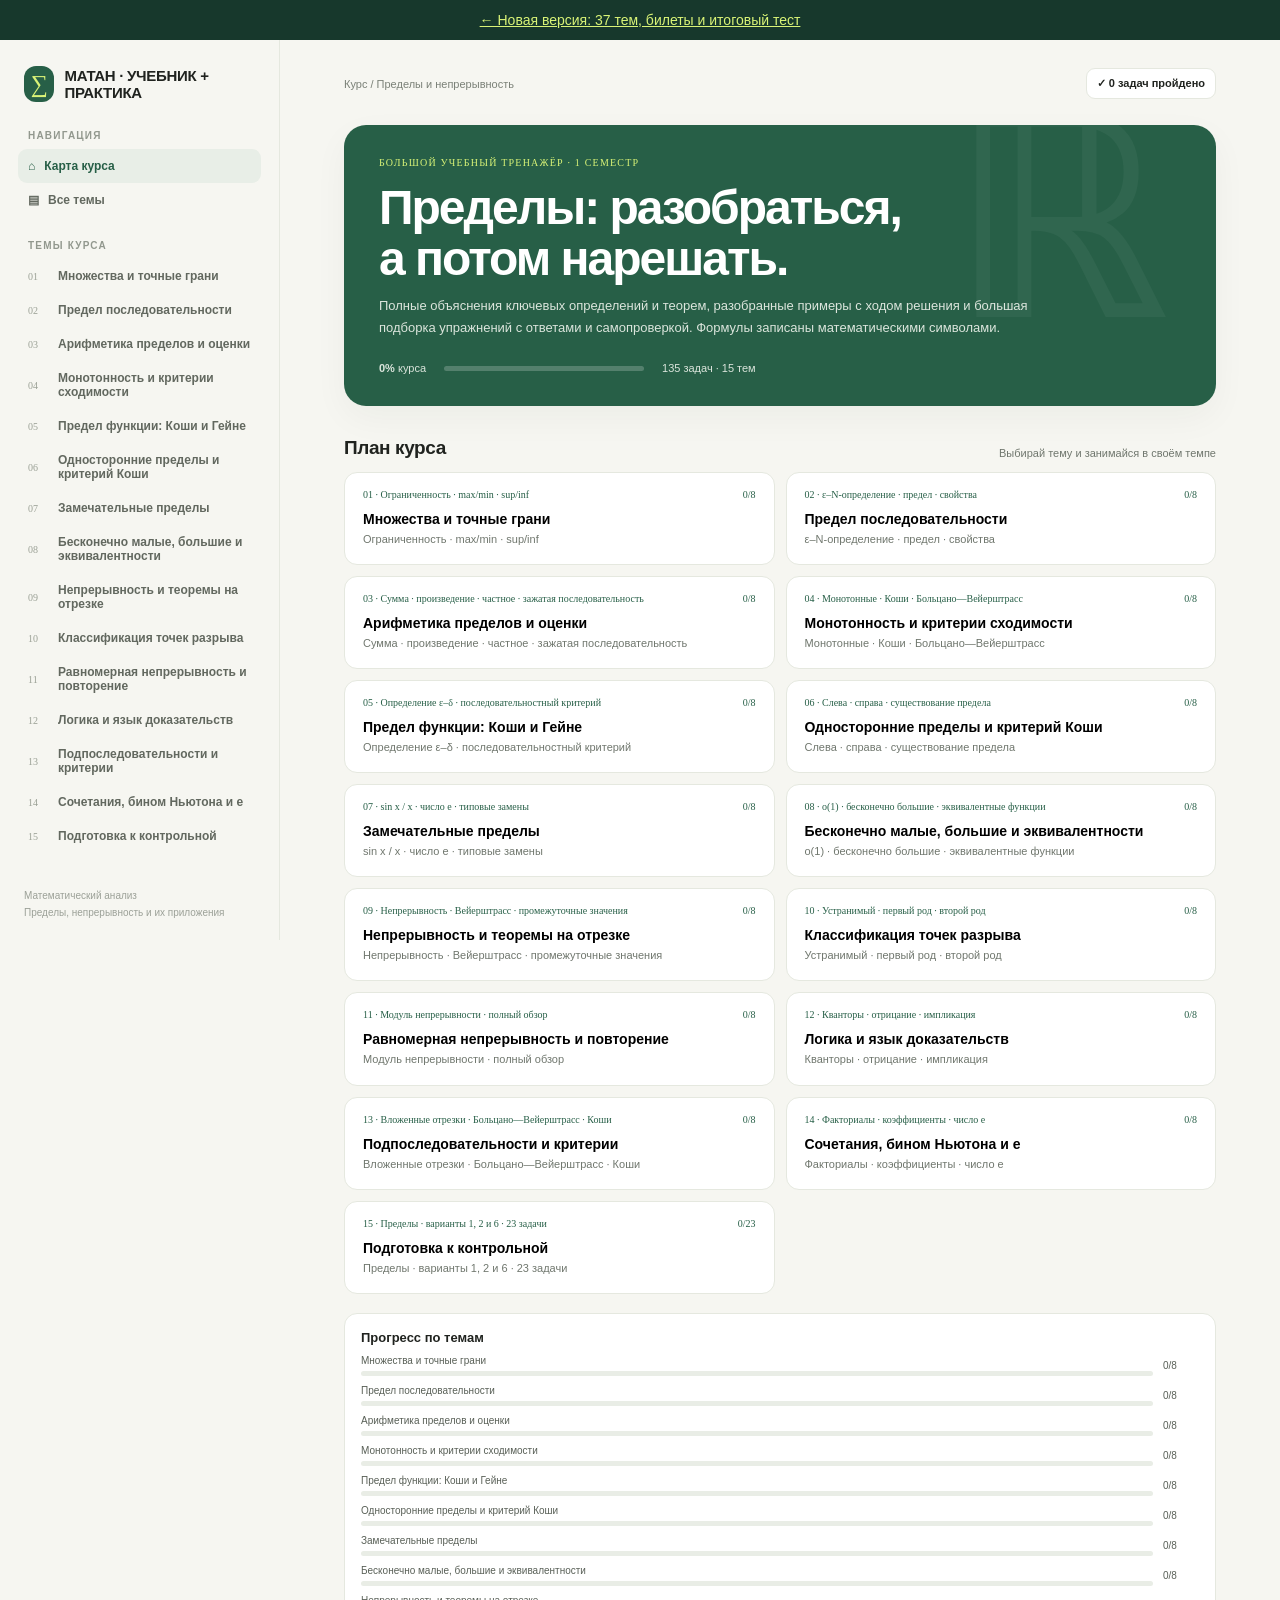
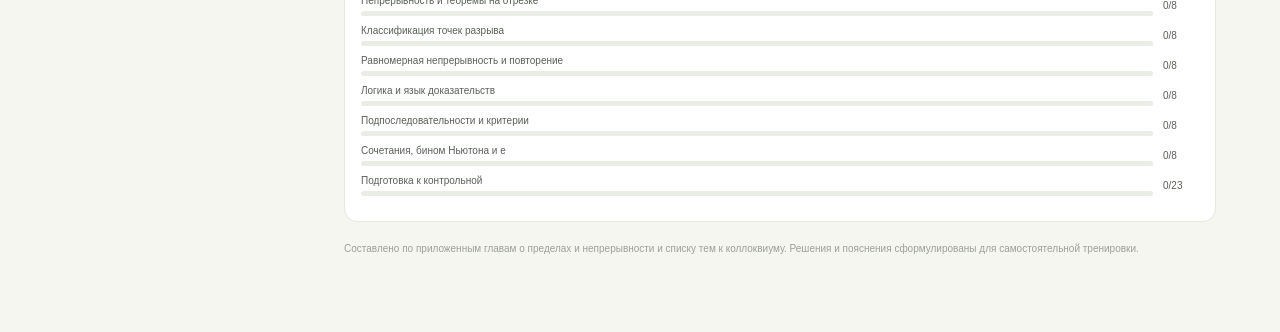
==== commit 2e2f404f: "Add full dual-version colloquium course and autonomous progress" ====
--- a/legacy.html
+++ b/legacy.html
@@ -4,7 +4,7 @@
 <meta charset="utf-8"><meta name="viewport" content="width=device-width,initial-scale=1"><meta name="theme-color" content="#f6f6f1">
 <title>Матанализ — большой тренажёр</title>
 <style>
-@import url('https://fonts.googleapis.com/css2?family=DM+Mono:wght@400;500&family=Manrope:wght@400;500;600;700;800&family=STIX+Two+Text:ital,wght@0,400;0,500;1,400;1,500&display=swap');
+
 :root{--bg:#f6f6f1;--paper:#fff;--ink:#20231f;--muted:#70776e;--line:#e5e8df;--green:#275f47;--green2:#eaf2e9;--lime:#d9f377;--red:#9f4437;--shadow:0 12px 35px #20231f0b}*{box-sizing:border-box}body{margin:0;background:var(--bg);color:var(--ink);font-family:Manrope,Arial,sans-serif}button{font:inherit;cursor:pointer}.app{max-width:1480px;margin:auto;min-height:100vh;display:grid;grid-template-columns:280px 1fr}.side{position:sticky;top:0;height:100vh;overflow:auto;border-right:1px solid var(--line);padding:26px 18px}.brand{font-size:15px;font-weight:800;display:flex;align-items:center;gap:10px;margin:0 6px 28px;letter-spacing:-.3px}.logo{width:36px;height:36px;border-radius:12px;background:var(--green);color:var(--lime);display:grid;place-items:center;font:24px Georgia}.smallcap{color:#92988e;font-size:10px;font-weight:800;letter-spacing:1.2px;text-transform:uppercase;margin:23px 10px 8px}.nav{border:0;background:transparent;border-radius:9px;width:100%;display:flex;align-items:center;gap:9px;padding:10px;color:#62685f;text-align:left;font-size:12px;font-weight:700}.nav:hover,.nav.active{color:var(--green);background:#e8eee7}.nav em{font:10px 'DM Mono';color:#9ba196;font-style:normal;min-width:21px}.aside-foot{position:absolute;bottom:19px;left:24px;right:20px;color:#9ca198;font-size:10px;line-height:1.65}.main{padding:28px clamp(20px,5vw,75px) 65px;max-width:1250px;width:100%;margin:auto}.topline{display:flex;justify-content:space-between;align-items:center;margin-bottom:26px}.crumb{font-size:11px;color:#7a8077}.stat{background:#fff;border:1px solid var(--line);border-radius:9px;padding:8px 10px;font-size:11px;font-weight:750}.hero{border-radius:22px;background:var(--green);color:#fff;padding:32px 35px;position:relative;overflow:hidden;box-shadow:var(--shadow)}.hero:after{content:'ℝ';position:absolute;right:45px;top:-68px;font:280px 'STIX Two Text',Georgia;color:#ffffff0b}.overline{font:10px 'DM Mono';color:var(--lime);letter-spacing:1.2px;text-transform:uppercase}.hero h1{font-size:clamp(31px,4.3vw,48px);letter-spacing:-2px;line-height:1.07;margin:14px 0 10px;max-width:680px}.hero p{font-size:13px;line-height:1.75;color:#dbe5dc;max-width:670px;margin:0}.hero-bottom{margin-top:22px;display:flex;align-items:center;gap:18px;font-size:11px;color:#dbe5dc}.meter{width:200px;height:5px;background:#ffffff35;border-radius:9px;overflow:hidden}.meter i{display:block;height:100%;background:var(--lime);width:0;transition:.3s}.section-title{display:flex;align-items:end;justify-content:space-between;margin:31px 0 13px}.section-title h2{margin:0;font-size:19px;letter-spacing:-.4px}.section-title span{font-size:11px;color:var(--muted)}.grid{display:grid;grid-template-columns:repeat(2,minmax(0,1fr));gap:11px}.topic-card{padding:16px 18px;border-radius:13px;border:1px solid var(--line);background:white;text-align:left;transition:.16s}.topic-card:hover{transform:translateY(-2px);border-color:#aabbaa;box-shadow:var(--shadow)}.topic-card .top{display:flex;justify-content:space-between;color:var(--green);font:10px 'DM Mono'}.topic-card h3{font-size:14px;margin:11px 0 4px}.topic-card p{font-size:11px;color:var(--muted);margin:0;line-height:1.55}.book{display:none}.book.active{display:block}.back{border:0;background:transparent;color:var(--muted);font-size:11px;font-weight:800;padding:0;margin:0 0 20px}.book-head{display:flex;gap:14px;align-items:center;margin-bottom:20px}.topicicon{width:48px;height:48px;border-radius:14px;background:#e7efe6;color:var(--green);font:22px 'STIX Two Text';display:grid;place-items:center}.book-head h2{font-size:28px;letter-spacing:-1px;margin:0 0 4px}.book-head p{font-size:12px;color:var(--muted);margin:0}.tabs{display:flex;gap:7px;border-bottom:1px solid var(--line);margin-bottom:16px}.tab{border:0;background:transparent;color:var(--muted);font-size:11px;font-weight:800;padding:10px 13px;border-bottom:2px solid transparent}.tab.active{border-color:var(--green);color:var(--green)}.reading{background:#fff;border:1px solid var(--line);border-radius:14px;padding:clamp(18px,3vw,30px);box-shadow:0 3px 12px #20231f04}.reading h3{font-size:16px;margin:25px 0 8px}.reading h3:first-child{margin-top:0}.reading h4{font-size:13px;margin:18px 0 6px}.reading p,.reading li{font-size:12px;color:#4f564e;line-height:1.85}.reading ul,.reading ol{padding-left:21px}.math{font:italic 18px 'STIX Two Text',Georgia,serif;color:#15271c;text-align:center;background:#f5f6f1;border:1px solid #eceee7;border-radius:10px;padding:13px 12px;margin:13px 0;line-height:1.75;overflow:auto}.math.small{font-size:15px;text-align:left;padding:11px 14px}.step{border-left:2px solid #8aaa91;padding:8px 0 8px 13px;margin:8px 0;font-size:12px;line-height:1.7;color:#4d554c}.example{margin:16px 0;border:1px solid var(--line);border-radius:12px;padding:16px;background:#fff}.example-title{font-size:12px;font-weight:800;color:var(--green);margin-bottom:7px}.note{background:#edf4ec;color:#31523b;border-radius:9px;padding:12px 14px;font-size:11px;line-height:1.7;margin:14px 0}.warning{background:#fbf1e8;color:#795435;border-radius:9px;padding:12px 14px;font-size:11px;line-height:1.7;margin:14px 0}.task-panel{background:white;border:1px solid var(--line);border-radius:14px;padding:22px}.task-top{display:flex;justify-content:space-between;align-items:center}.task-top h3{margin:0;font-size:15px}.task-count{font:10px 'DM Mono';color:var(--muted)}.task-progress{height:4px;background:#edf0e9;border-radius:9px;margin:14px 0 18px;overflow:hidden}.task-progress i{display:block;background:#92ae97;width:0;height:100%;transition:.2s}.prompt{font-size:14px;line-height:1.7;margin:0 0 15px}.opts{display:grid;gap:8px}.opt{border:1px solid var(--line);border-radius:9px;background:#fff;text-align:left;padding:11px 13px;font-size:11px;color:#4f554e}.opt:hover{border-color:#93a994}.opt.good{background:#edf5ee;border-color:#6c9876;color:#295238}.opt.bad{background:#fff1ee;border-color:#d18c82;color:#99483f}.explain{display:none;border-radius:9px;padding:12px 14px;font-size:11px;line-height:1.75;margin-top:13px}.explain.show{display:block}.explain.ok{background:#edf5ee;color:#30573a}.explain.no{background:#fff2ef;color:#914a41}.task-bottom{display:flex;justify-content:space-between;align-items:center;margin-top:14px}.soft{border:0;background:transparent;color:#7a8077;font-size:10px}.primary{border:0;background:var(--green);color:#fff;font-size:11px;font-weight:800;padding:10px 14px;border-radius:8px}.primary:disabled{opacity:.35;cursor:default}.completion{margin-top:14px;border-radius:10px;background:#edf5ee;color:#30573a;padding:13px;font-size:12px;line-height:1.6;display:none}.completion.show{display:block}.course-progress{margin-top:19px;border:1px solid var(--line);background:#fff;border-radius:13px;padding:16px}.course-progress h3{margin:0 0 10px;font-size:13px}.prog-row{display:grid;grid-template-columns:1fr 36px;gap:10px;align-items:center;font-size:10px;color:#596057;margin:9px 0}.prog-row i{display:block;height:5px;background:#e9ede6;border-radius:9px;margin-top:5px}.prog-row i b{display:block;height:100%;background:#86a98c;border-radius:9px}.endnote{color:#9ba196;font-size:10px;margin-top:18px;line-height:1.7}
 @media(max-width:820px){.app{grid-template-columns:220px 1fr}.aside-foot{position:static;margin:25px 5px}.side{padding:20px 12px}.main{padding:23px 22px 50px}}@media(max-width:620px){.app{display:block}.side{height:auto;position:relative;border:0;border-bottom:1px solid var(--line);display:flex;overflow-x:auto;align-items:center;padding:10px 12px;gap:4px}.brand{margin:0 9px 0 2px;white-space:nowrap;font-size:12px}.brand .logo{width:30px;height:30px}.smallcap,.aside-foot{display:none}.nav{width:auto;white-space:nowrap;font-size:10px;padding:8px}.nav em{display:none}.main{padding:18px 13px 40px}.hero{padding:23px}.hero:after{font-size:180px;right:-5px;top:-40px}.hero-bottom{flex-wrap:wrap}.meter{width:150px}.grid{grid-template-columns:1fr}.book-head h2{font-size:23px}.reading,.task-panel{padding:17px}.math{font-size:16px}.topline{margin-bottom:19px}}
 </style><style>.hidden{display:none!important}.solution{border:1px solid #dfe8dd;background:#fbfcf9;border-radius:10px;margin-top:12px}.solution summary{cursor:pointer;list-style:none;padding:12px 14px;font-size:11px;font-weight:800;color:#315a3d}.solution summary::-webkit-details-marker{display:none}.solution summary:before{content:'＋';margin-right:8px;color:#66876b}.solution[open] summary:before{content:'−'}.solution-body{padding:0 14px 14px;font-size:11px;line-height:1.8;color:#4f584e}.solution-body ol{padding-left:20px;margin:2px 0}.solution-body li{padding:3px 0}.solution-answer{background:#eff5ed;border-radius:7px;padding:9px 11px;margin-top:8px;color:#2c5438}.math-frac{display:inline-flex;vertical-align:-.42em;flex-direction:column;text-align:center;line-height:1;white-space:nowrap;font-size:.88em;margin:0 .12em}.math-frac>span:first-child{padding:0 .14em .08em;border-bottom:1px solid currentColor}.math-frac>span:last-child{padding:.08em .14em 0}.math .math-frac{font-size:.94em}</style></head>
@@ -354,7 +354,8 @@
 function renderProgress(){let total=topics.reduce((a,t)=>a+Math.max(done[t.id]||0,solved[t.id]||0),0),max=topics.reduce((a,t)=>a+t.qs.length,0);document.getElementById('totalDone').textContent=total;document.getElementById('percent').textContent=Math.round(total/max*100)+'%';document.getElementById('meter').style.width=Math.round(total/max*100)+'%';document.getElementById('totaltasks').textContent=max+' задач · '+topics.length+' тем';document.getElementById('progressRows').innerHTML=topics.map(t=>{let d=Math.max(done[t.id]||0,solved[t.id]||0);return `<div class="prog-row"><div>${t.name}<i><b style="width:${Math.round(d/t.qs.length*100)}%"></b></i></div><span>${d}/${t.qs.length}</span></div>`}).join('')}
 function home(){current=null;init();document.getElementById('homeview').style.display='block';document.getElementById('book').classList.remove('active');document.getElementById('crumb').textContent='Курс / Пределы и непрерывность';renderProgress();window.scrollTo({top:0,behavior:'smooth'})}
 function scrollToTopics(){document.getElementById('topics').scrollIntoView({behavior:'smooth'})}
-function openTopic(id){current=topics.find(t=>t.id===id);index=0;document.getElementById('homeview').style.display='none';document.getElementById('book').classList.add('active');document.getElementById('title').textContent=current.name;document.getElementById('subtitle').textContent=current.short;document.getElementById('icon').textContent=current.icon;document.getElementById('theory').innerHTML=current.theory;formatMath(document.getElementById('theory'));document.getElementById('crumb').textContent='Курс / '+current.name;setTab('theory');renderTask();window.scrollTo({top:0,behavior:'smooth'})}
+const LEGACY_LECTURES={"sets": "Опорные страницы лекций: ch_1_1_1.pdf, с. 1; ch_1_1_1.pdf, с. 2–3; ch_1_1_1.pdf, с. 3–4; ch_1_1_1.pdf, с. 4–5", "seq": "Опорные страницы лекций: ch_1_1_2.pdf, с. 1–3; ch_1_1_2.pdf, с. 3–4; ch_1_1_2.pdf, с. 5", "seqops": "Опорные страницы лекций: ch_1_1_2.pdf, с. 4; ch_1_1_2.pdf, с. 4–5; ch_1_1_3.pdf, с. 1–3", "monotone": "Опорные страницы лекций: ch_1_2.pdf, с. 1–3; ch_1_2.pdf, с. 6–7; ch_1_2.pdf, с. 7–9", "functionlim": "Опорные страницы лекций: ch_2_1.pdf, с. 1–3; ch_2_1.pdf, с. 4–5; ch_2_1.pdf, с. 6–7", "onesided": "Опорные страницы лекций: ch_2_2.pdf, с. 1–2; ch_2_2.pdf, с. 3–4; ch_2_3.pdf, с. 5–7; ch_2_4.pdf, с. 1–2", "remarkable": "Опорные страницы лекций: ch_2_2.pdf, с. 6–7; ch_2_3.pdf, с. 1–2", "infinite": "Опорные страницы лекций: ch_1_2.pdf, с. 2–3; ch_2_2.pdf, с. 3–4; ch_2_3.pdf, с. 2–3; ch_2_3.pdf, с. 2–3, 5–6; ch_2_3.pdf, с. 3–5; ch_2_3.pdf, с. 5–7", "continuity": "Опорные страницы лекций: ch_1_1_3.pdf, с. 3–4; ch_2_1.pdf, с. 3–4, 6–7; ch_2_2.pdf, с. 4; ch_2_2.pdf, с. 5; ch_2_2.pdf, с. 5–6; ch_2_4.pdf, с. 2; ch_2_4.pdf, с. 3", "breaks": "Опорные страницы лекций: ch_2_4.pdf, с. 1–2", "uniform": "Тема программы коллоквиума; отдельно не изложена в комплекте из восьми PDF. Этот раздел — ранее составленное учебное дополнение.", "logic": "Тема программы коллоквиума; отдельно не изложена в комплекте из восьми PDF. Этот раздел — ранее составленное учебное дополнение.", "compactness": "Опорные страницы лекций: ch_1_2.pdf, с. 5; ch_1_2.pdf, с. 6–7; ch_1_2.pdf, с. 7–9", "combinatorics": "Опорные страницы лекций: ch_1_2.pdf, с. 3–5", "kr": "Опорные страницы лекций: ch_2_2.pdf, с. 6–7; ch_2_3.pdf, с. 1–2; ch_2_3.pdf, с. 3–5"};
+function openTopic(id){current=topics.find(t=>t.id===id);index=0;document.getElementById('homeview').style.display='none';document.getElementById('book').classList.add('active');document.getElementById('title').textContent=current.name;document.getElementById('subtitle').textContent=current.short;document.getElementById('icon').textContent=current.icon;document.getElementById('theory').innerHTML='<div class="note">'+LEGACY_LECTURES[id]+'</div>'+current.theory;formatMath(document.getElementById('theory'));document.getElementById('crumb').textContent='Курс / '+current.name;setTab('theory');renderTask();window.scrollTo({top:0,behavior:'smooth'})}
 function setTab(which){document.getElementById('theory').classList.toggle('hidden',which!=='theory');document.getElementById('practice').classList.toggle('hidden',which!=='practice');document.getElementById('theoryTab').classList.toggle('active',which==='theory');document.getElementById('practiceTab').classList.toggle('active',which==='practice')}
 function renderTask(){let q=current.qs[index];answered=false;document.getElementById('taskcount').textContent=`ЗАДАЧА ${index+1} / ${current.qs.length}`;document.getElementById('countlabel').textContent=current.qs.length;document.getElementById('prompt').textContent=q[0];document.getElementById('opts').innerHTML=q[1].map((x,i)=>`<button class="opt" onclick="check(${i})">${String.fromCharCode(1040+i)}. ${x}</button>`).join('');document.getElementById('explain').className='explain';document.getElementById('explain').textContent='';document.getElementById('solutionBody').innerHTML=solutionHTML(q);formatMath(document.getElementById('prompt'));formatMath(document.getElementById('opts'));formatMath(document.getElementById('solutionBody'));document.getElementById('solution').open=false;document.getElementById('completion').className='completion';document.getElementById('next').disabled=true;document.getElementById('next').textContent=index===current.qs.length-1?'Завершить тему ✓':'Следующая задача →';document.getElementById('taskmeter').style.width=Math.round(index/current.qs.length*100)+'%'}
 function check(i){if(answered)return;answered=true;let q=current.qs[index],buttons=[...document.querySelectorAll('.opt')];buttons[q[2]].classList.add('good');if(i!==q[2])buttons[i].classList.add('bad');let e=document.getElementById('explain');e.className='explain show '+(i===q[2]?'ok':'no');e.innerHTML=`<b>${i===q[2]?'Верно!':'Проверь ход решения.'}</b> Ответ раскрыт ниже: разбор состоит из отдельных шагов.`;document.getElementById('solution').open=true;document.getElementById('next').disabled=false;solved[current.id]=Math.max(solved[current.id]||0,index+1);document.getElementById('totalDone').textContent=topics.reduce((a,t)=>a+Math.max(solved[t.id]||0,done[t.id]||0),0);localStorage.setItem('matanSolvedV2',JSON.stringify(solved))}
